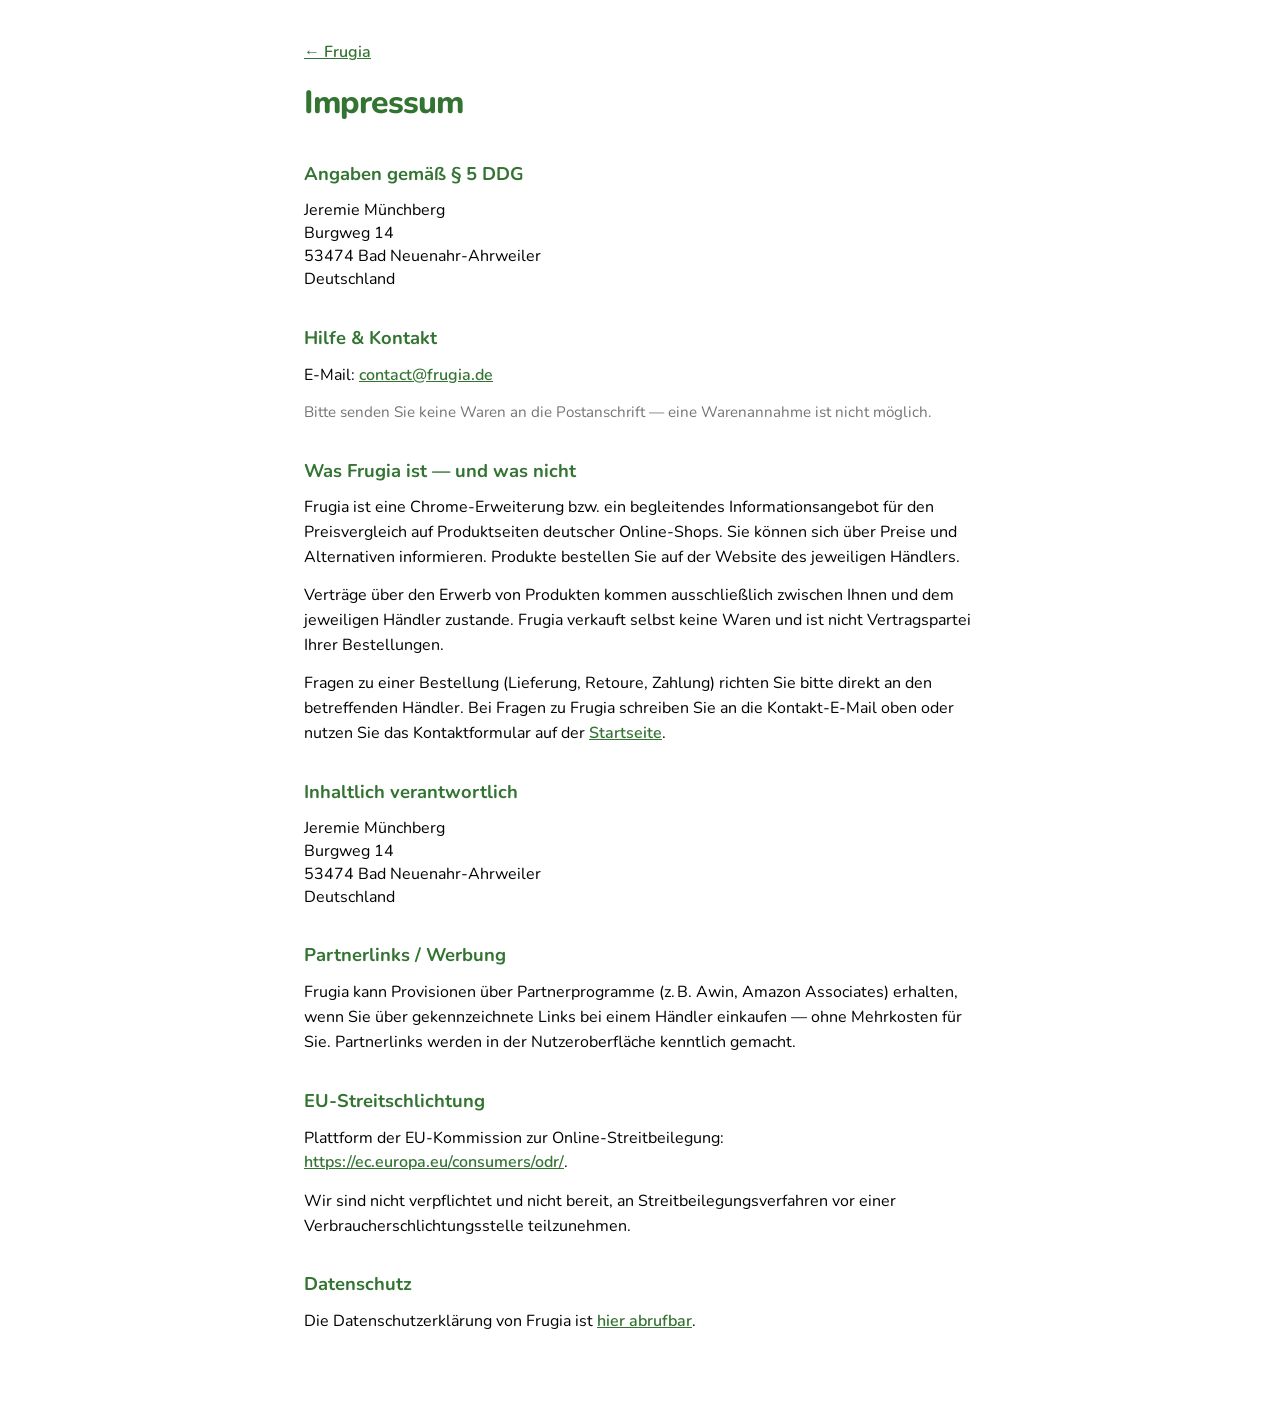
==== impressum.html @ 88814590 "Deploy contact@frugia.de on Pages." ====
<!DOCTYPE html>
<html lang="de">
  <head>
    <meta charset="utf-8" />
    <meta name="viewport" content="width=device-width, initial-scale=1" />
    <link rel="icon" href="./frugia-fresh.svg" type="image/svg+xml" />
    <title>Impressum — Frugia</title>
    <link rel="preconnect" href="https://fonts.googleapis.com" />
    <link rel="preconnect" href="https://fonts.gstatic.com" crossorigin />
    <link
      href="https://fonts.googleapis.com/css2?family=Fraunces:opsz,wght@9..144,600&family=Nunito:wght@400;600;700&display=swap"
      rel="stylesheet"
    />
    <style>
      :root {
        --ink: #000000;
        --berry: #347433;
        --berry-deep: #347433;
        --paper: #FFFFFF;
        --muted: rgba(0, 0, 0, 0.55);
      }
      body {
        margin: 0;
        font-family: Nunito, 'Segoe UI', sans-serif;
        color: var(--ink);
        background: var(--paper);
        line-height: 1.55;
      }
      main {
        max-width: 42rem;
        margin: 0 auto;
        padding: 2.5rem 1.25rem 4rem;
      }
      h1 {
        font-family: Nunito, 'Segoe UI', sans-serif;
        font-weight: 800;
        font-size: 2rem;
        letter-spacing: -0.03em;
        margin: 0 0 1.5rem;
        color: var(--berry-deep);
      }
      h2 {
        font-family: Nunito, 'Segoe UI', sans-serif;
        font-weight: 700;
        font-size: 1.15rem;
        margin: 2rem 0 0.65rem;
        color: var(--berry-deep);
      }
      p,
      li {
        margin: 0 0 0.85rem;
      }
      .identity {
        margin: 0 0 0.25rem;
        line-height: 1.45;
      }
      a {
        color: var(--berry-deep);
        font-weight: 600;
      }
      .muted {
        color: var(--muted);
        font-size: 0.95rem;
      }
      ul {
        margin: 0 0 0.85rem;
        padding-left: 1.2rem;
      }
    </style>
  </head>
  <body>
    <main>
      <p><a href="./index.html">← Frugia</a></p>
      <h1>Impressum</h1>

      <h2>Angaben gemäß § 5 DDG</h2>
      <p class="identity">
        Jeremie Münchberg<br />
        Burgweg 14<br />
        53474 Bad Neuenahr-Ahrweiler<br />
        Deutschland
      </p>

      <h2>Hilfe &amp; Kontakt</h2>
      <p>
        E-Mail:
        <a href="mailto:contact@frugia.de">contact@frugia.de</a>
      </p>
      <p class="muted">
        Bitte senden Sie keine Waren an die Postanschrift — eine Warenannahme
        ist nicht möglich.
      </p>

      <h2>Was Frugia ist — und was nicht</h2>
      <p>
        Frugia ist eine Chrome-Erweiterung bzw. ein begleitendes Informationsangebot
        für den Preisvergleich auf Produktseiten deutscher Online-Shops. Sie
        können sich über Preise und Alternativen informieren. Produkte bestellen
        Sie auf der Website des jeweiligen Händlers.
      </p>
      <p>
        Verträge über den Erwerb von Produkten kommen ausschließlich zwischen
        Ihnen und dem jeweiligen Händler zustande. Frugia verkauft selbst keine
        Waren und ist nicht Vertragspartei Ihrer Bestellungen.
      </p>
      <p>
        Fragen zu einer Bestellung (Lieferung, Retoure, Zahlung) richten Sie
        bitte direkt an den betreffenden Händler. Bei Fragen zu Frugia schreiben
        Sie an die Kontakt-E-Mail oben oder nutzen Sie das Kontaktformular auf
        der <a href="./index.html">Startseite</a>.
      </p>

      <h2>Inhaltlich verantwortlich</h2>
      <p class="identity">
        Jeremie Münchberg<br />
        Burgweg 14<br />
        53474 Bad Neuenahr-Ahrweiler<br />
        Deutschland
      </p>

      <h2>Partnerlinks / Werbung</h2>
      <p>
        Frugia kann Provisionen über Partnerprogramme (z. B. Awin, Amazon
        Associates) erhalten, wenn Sie über gekennzeichnete Links bei einem
        Händler einkaufen — ohne Mehrkosten für Sie. Partnerlinks werden in der
        Nutzeroberfläche kenntlich gemacht.
      </p>

      <h2>EU-Streitschlichtung</h2>
      <p>
        Plattform der EU-Kommission zur Online-Streitbeilegung:
        <a href="https://ec.europa.eu/consumers/odr/" rel="noopener noreferrer"
          >https://ec.europa.eu/consumers/odr/</a
        >.
      </p>
      <p>
        Wir sind nicht verpflichtet und nicht bereit, an
        Streitbeilegungsverfahren vor einer Verbraucherschlichtungsstelle
        teilzunehmen.
      </p>

      <h2>Datenschutz</h2>
      <p>
        Die Datenschutzerklärung von Frugia ist
        <a href="./privacy.html">hier abrufbar</a>.
      </p>
    </main>
  </body>
</html>
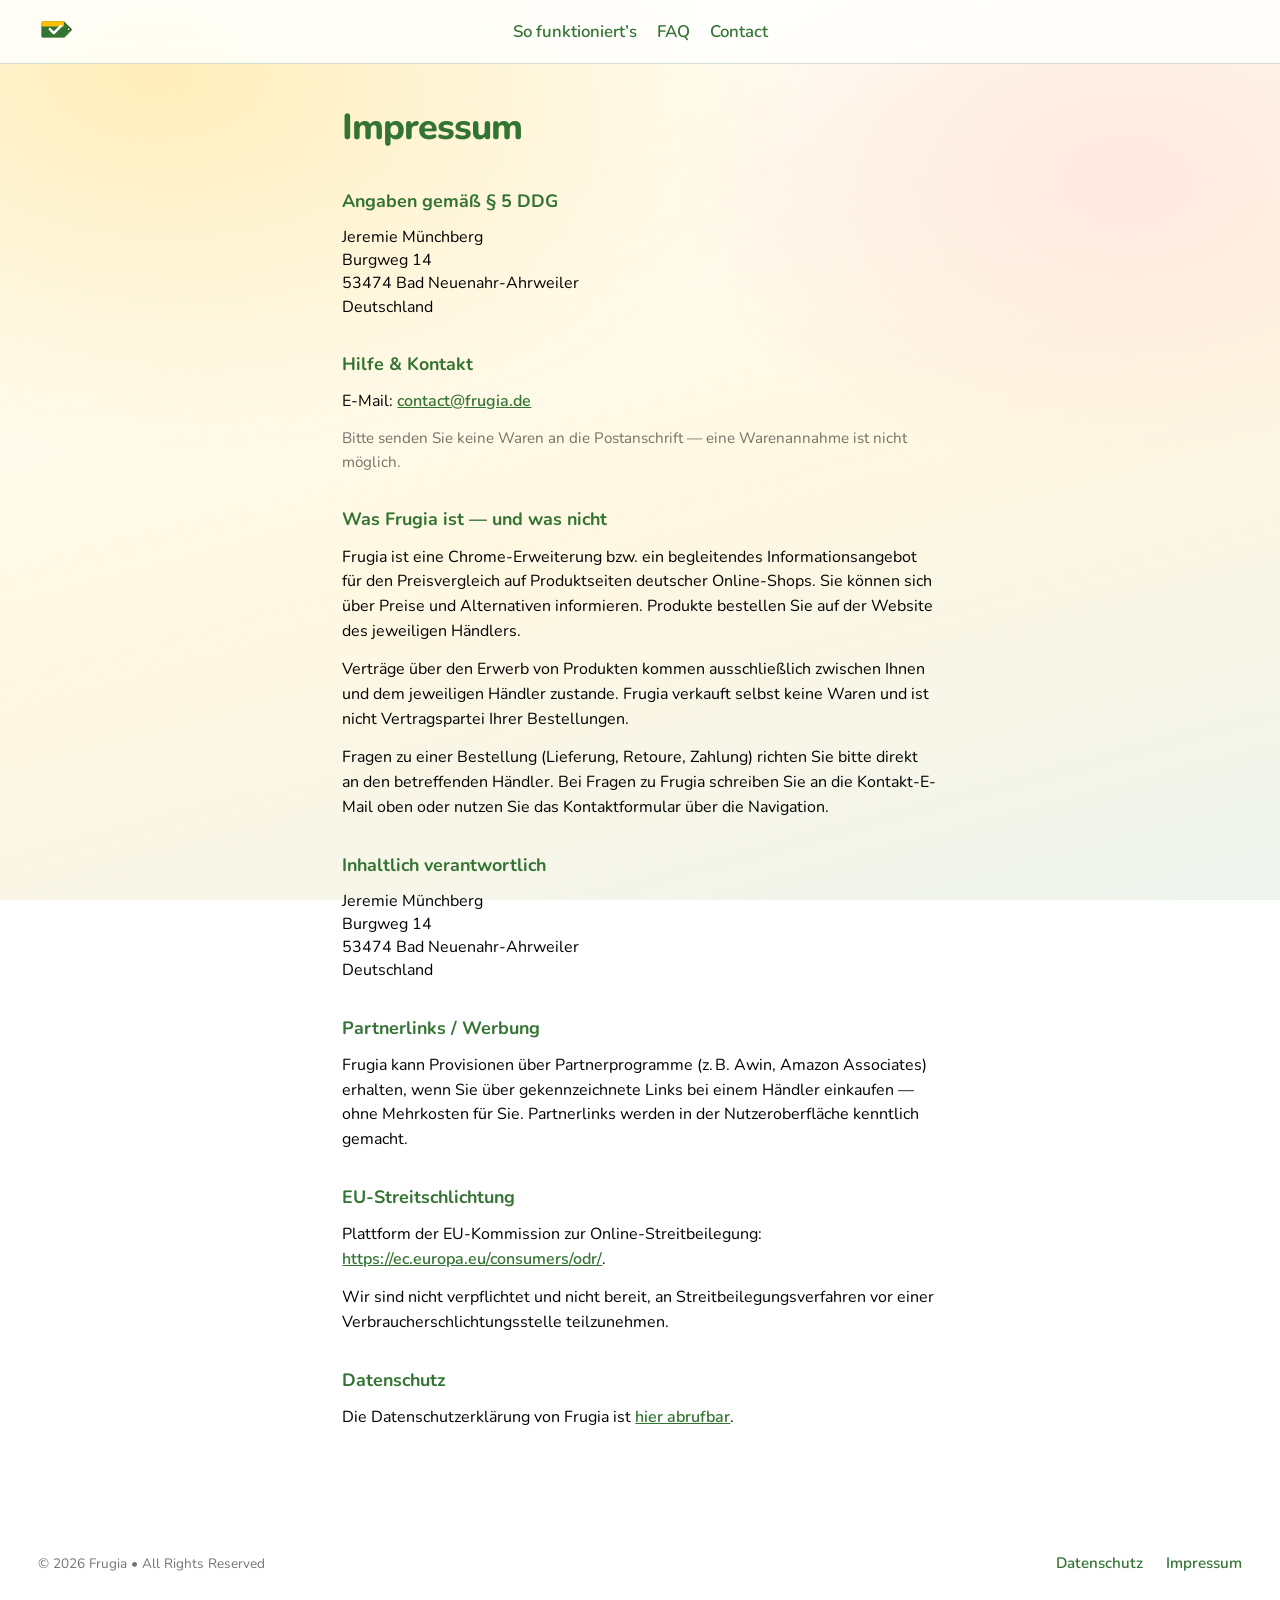
==== commit e4ad4726: "Deploy legal pages with site chrome." ====
--- a/impressum.html
+++ b/impressum.html
@@ -1,149 +1,24 @@
-<!DOCTYPE html>
-<html lang="de">
-  <head>
-    <meta charset="utf-8" />
-    <meta name="viewport" content="width=device-width, initial-scale=1" />
-    <link rel="icon" href="./frugia-fresh.svg" type="image/svg+xml" />
-    <title>Impressum — Frugia</title>
-    <link rel="preconnect" href="https://fonts.googleapis.com" />
-    <link rel="preconnect" href="https://fonts.gstatic.com" crossorigin />
-    <link
-      href="https://fonts.googleapis.com/css2?family=Fraunces:opsz,wght@9..144,600&family=Nunito:wght@400;600;700&display=swap"
-      rel="stylesheet"
-    />
-    <style>
-      :root {
-        --ink: #000000;
-        --berry: #347433;
-        --berry-deep: #347433;
-        --paper: #FFFFFF;
-        --muted: rgba(0, 0, 0, 0.55);
-      }
-      body {
-        margin: 0;
-        font-family: Nunito, 'Segoe UI', sans-serif;
-        color: var(--ink);
-        background: var(--paper);
-        line-height: 1.55;
-      }
-      main {
-        max-width: 42rem;
-        margin: 0 auto;
-        padding: 2.5rem 1.25rem 4rem;
-      }
-      h1 {
-        font-family: Nunito, 'Segoe UI', sans-serif;
-        font-weight: 800;
-        font-size: 2rem;
-        letter-spacing: -0.03em;
-        margin: 0 0 1.5rem;
-        color: var(--berry-deep);
-      }
-      h2 {
-        font-family: Nunito, 'Segoe UI', sans-serif;
-        font-weight: 700;
-        font-size: 1.15rem;
-        margin: 2rem 0 0.65rem;
-        color: var(--berry-deep);
-      }
-      p,
-      li {
-        margin: 0 0 0.85rem;
-      }
-      .identity {
-        margin: 0 0 0.25rem;
-        line-height: 1.45;
-      }
-      a {
-        color: var(--berry-deep);
-        font-weight: 600;
-      }
-      .muted {
-        color: var(--muted);
-        font-size: 0.95rem;
-      }
-      ul {
-        margin: 0 0 0.85rem;
-        padding-left: 1.2rem;
-      }
-    </style>
-  </head>
-  <body>
-    <main>
-      <p><a href="./index.html">← Frugia</a></p>
-      <h1>Impressum</h1>
-
-      <h2>Angaben gemäß § 5 DDG</h2>
-      <p class="identity">
-        Jeremie Münchberg<br />
-        Burgweg 14<br />
-        53474 Bad Neuenahr-Ahrweiler<br />
-        Deutschland
-      </p>
-
-      <h2>Hilfe &amp; Kontakt</h2>
-      <p>
-        E-Mail:
-        <a href="mailto:contact@frugia.de">contact@frugia.de</a>
-      </p>
-      <p class="muted">
-        Bitte senden Sie keine Waren an die Postanschrift — eine Warenannahme
-        ist nicht möglich.
-      </p>
-
-      <h2>Was Frugia ist — und was nicht</h2>
-      <p>
-        Frugia ist eine Chrome-Erweiterung bzw. ein begleitendes Informationsangebot
-        für den Preisvergleich auf Produktseiten deutscher Online-Shops. Sie
-        können sich über Preise und Alternativen informieren. Produkte bestellen
-        Sie auf der Website des jeweiligen Händlers.
-      </p>
-      <p>
-        Verträge über den Erwerb von Produkten kommen ausschließlich zwischen
-        Ihnen und dem jeweiligen Händler zustande. Frugia verkauft selbst keine
-        Waren und ist nicht Vertragspartei Ihrer Bestellungen.
-      </p>
-      <p>
-        Fragen zu einer Bestellung (Lieferung, Retoure, Zahlung) richten Sie
-        bitte direkt an den betreffenden Händler. Bei Fragen zu Frugia schreiben
-        Sie an die Kontakt-E-Mail oben oder nutzen Sie das Kontaktformular auf
-        der <a href="./index.html">Startseite</a>.
-      </p>
-
-      <h2>Inhaltlich verantwortlich</h2>
-      <p class="identity">
-        Jeremie Münchberg<br />
-        Burgweg 14<br />
-        53474 Bad Neuenahr-Ahrweiler<br />
-        Deutschland
-      </p>
-
-      <h2>Partnerlinks / Werbung</h2>
-      <p>
-        Frugia kann Provisionen über Partnerprogramme (z. B. Awin, Amazon
-        Associates) erhalten, wenn Sie über gekennzeichnete Links bei einem
-        Händler einkaufen — ohne Mehrkosten für Sie. Partnerlinks werden in der
-        Nutzeroberfläche kenntlich gemacht.
-      </p>
-
-      <h2>EU-Streitschlichtung</h2>
-      <p>
-        Plattform der EU-Kommission zur Online-Streitbeilegung:
-        <a href="https://ec.europa.eu/consumers/odr/" rel="noopener noreferrer"
-          >https://ec.europa.eu/consumers/odr/</a
-        >.
-      </p>
-      <p>
-        Wir sind nicht verpflichtet und nicht bereit, an
-        Streitbeilegungsverfahren vor einer Verbraucherschlichtungsstelle
-        teilzunehmen.
-      </p>
-
-      <h2>Datenschutz</h2>
-      <p>
-        Die Datenschutzerklärung von Frugia ist
-        <a href="./privacy.html">hier abrufbar</a>.
-      </p>
-    </main>
-  </body>
-</html>
+<!DOCTYPE html>
+<html lang="de">
+  <head>
+    <meta charset="utf-8" />
+    <meta name="viewport" content="width=device-width, initial-scale=1" />
+    <link rel="icon" href="./frugia-fresh.svg" type="image/svg+xml" />
+    <title>Impressum — Frugia</title>
+    <meta name="description" content="Impressum und Anbieterkennzeichnung von Frugia." />
+    <link rel="preconnect" href="https://fonts.googleapis.com" />
+    <link rel="preconnect" href="https://fonts.gstatic.com" crossorigin />
+    <link
+      href="https://fonts.googleapis.com/css2?family=Fraunces:opsz,wght@9..144,600;9..144,700&family=Nunito:wght@400;600;700;800&display=swap"
+      rel="stylesheet"
+    />
+    <script type="module" crossorigin src="./assets/impressum-JEbCmSjQ.js"></script>
+    <link rel="modulepreload" crossorigin href="./assets/styles-BSdiBL3m.js">
+    <link rel="modulepreload" crossorigin href="./assets/LegalShell-6bsQNicl.js">
+    <link rel="stylesheet" crossorigin href="./assets/styles-DP9Eh-c7.css">
+  </head>
+  <body>
+    <div id="root"></div>+
+  </body>
+</html>
--- a/assets/styles-DP9Eh-c7.css
+++ b/assets/styles-DP9Eh-c7.css
@@ -0,0 +1 @@
+:root{--green: #347433;--yellow: #FFC107;--orange: #FF6F3C;--red: #B22222;--ink: #000000;--paper: #FFFFFF;--berry: #347433;--berry-bright: #FFC107;--berry-deep: #347433;--accent-warm: #FF6F3C;--accent-hot: #B22222;--mist: color-mix(in srgb, #347433 22%, #FFFFFF);--text-muted: rgba(0, 0, 0, .55);--surface: rgba(255, 255, 255, .72);--phi: 1.618;--phi-major: 61.8%;--phi-minor: 38.2%;--nav-h: 4rem;--control-h: 2.65rem}*{box-sizing:border-box}html,body{margin:0;height:100%}body{font-family:Nunito,Segoe UI,sans-serif;color:var(--ink);background:radial-gradient(1200px 700px at 12% 8%,color-mix(in srgb,#FFC107 28%,#FFFFFF) 0%,transparent 55%),radial-gradient(900px 600px at 88% 20%,color-mix(in srgb,#FF6F3C 16%,#FFFFFF) 0%,transparent 50%),linear-gradient(165deg,#fff,color-mix(in srgb,#FFC107 12%,#FFFFFF) 55%,color-mix(in srgb,#347433 8%,#FFFFFF));background-attachment:fixed;overflow-x:clip;display:grid;grid-template-rows:var(--nav-h) auto;min-height:100dvh;height:auto}.topnav{position:sticky;top:0;display:grid;grid-template-columns:1fr auto 1fr;align-items:center;height:var(--nav-h);padding:0 clamp(1.25rem,3vw,2.5rem);border-bottom:1px solid color-mix(in srgb,#347433 22%,transparent);background:#ffffffd1;-webkit-backdrop-filter:blur(12px);backdrop-filter:blur(12px);z-index:20}.topnav-home{justify-self:start;display:inline-flex;align-items:center;line-height:0}.topnav-home img{width:2.25rem;height:2.25rem;display:block}.topnav-home:hover{opacity:.85}.topnav-links{display:flex;align-items:center;justify-content:center;gap:1.25rem}.topnav a,.topnav button.nav-link{color:var(--berry-deep);font-weight:600;font-size:1.05rem;text-decoration:none;background:none;border:0;padding:0;cursor:pointer;font-family:inherit}.topnav-links a:hover,.topnav button.nav-link:hover{text-decoration:underline;text-underline-offset:3px}.page{min-height:calc(100dvh - var(--nav-h))}.landing{display:grid;grid-template-columns:minmax(0,1.618fr) minmax(0,1fr);column-gap:clamp(1rem,3vw,2.5rem);row-gap:clamp(1.75rem,4vw,3rem);padding:clamp(1.25rem,3vw,2.5rem);padding-bottom:clamp(2.5rem,6vw,4rem);align-items:start}.stage{display:contents}.pitch{grid-column:1;max-width:none;padding-inline:clamp(.25rem,2vw,1.5rem);animation:rise .7s ease-out both;align-self:center;min-height:calc(100dvh - var(--nav-h) - 4rem);display:flex;flex-direction:column;justify-content:center}.demo{grid-column:2;min-width:0;animation:rise .7s ease-out .12s both;align-self:center}.brand{display:flex;align-items:center;gap:.85rem;margin:0 0 1.1rem}.brand img{width:clamp(3rem,6vw,4rem);height:auto;flex-shrink:0;filter:drop-shadow(0 8px 18px color-mix(in srgb,#347433 28%,transparent))}.brand h1{font-family:Nunito,Segoe UI,sans-serif;font-weight:800;font-size:clamp(3rem,7vw,4.75rem);line-height:.92;letter-spacing:-.04em;margin:0;color:var(--berry-deep)}.headline{font-family:Fraunces,Georgia,serif;font-size:clamp(1.45rem,2.6vw,2rem);line-height:1.2;letter-spacing:-.02em;margin:0 0 .85rem;font-weight:600}.lead{margin:0 0 1.35rem;font-size:clamp(1.05rem,1.6vw,1.2rem);line-height:1.5;color:var(--text-muted)}.cta-row{display:flex;flex-wrap:wrap;align-items:flex-start;gap:.75rem .85rem}.cta{display:inline-flex;align-items:center;justify-content:center;height:var(--control-h);padding:0 1.15rem;background:linear-gradient(135deg,var(--berry-bright),var(--berry));color:#000;font-weight:600;font-size:.98rem;border-radius:999px;box-shadow:0 10px 28px color-mix(in srgb,#347433 28%,transparent);white-space:nowrap;line-height:1}.waitlist{display:flex;flex-direction:column;align-items:stretch;gap:.35rem;flex:1 1 14rem;min-width:min(100%,14rem)}.waitlist-fields{display:flex;align-items:center;gap:.45rem;height:var(--control-h)}.waitlist input[type=email]{flex:1 1 auto;min-width:0;height:100%;padding:0 .9rem;border:1px solid var(--mist);border-radius:.65rem;background:#ffffffb8;color:var(--ink);font:inherit;font-size:.95rem}.waitlist input[type=email]::placeholder{color:#00000073}.waitlist input[type=email]:focus{outline:2px solid var(--berry);outline-offset:1px;border-color:var(--berry)}.waitlist button{height:100%;padding:0 1rem;border:0;border-radius:.65rem;background:var(--berry-deep);color:#fff;font:inherit;font-weight:600;font-size:.95rem;cursor:pointer;white-space:nowrap}.waitlist button:hover{background:var(--berry)}.waitlist button:disabled{opacity:.65;cursor:wait}.waitlist-status{margin:0;font-size:.88rem;line-height:1.35;color:var(--text-muted);min-height:1.2em}.waitlist-optin{display:flex;align-items:flex-start;gap:.5rem;margin:.55rem 0 0;font-size:.82rem;line-height:1.35;color:var(--text-muted);cursor:pointer}.waitlist-optin input{margin-top:.15rem;flex:0 0 auto}.waitlist-optin a,.waitlist-status.is-ok{color:var(--berry-deep);font-weight:600}.waitlist-status.is-err{color:var(--accent-hot)}.sr-only{position:absolute;width:1px;height:1px;padding:0;margin:-1px;overflow:hidden;clip:rect(0,0,0,0);white-space:nowrap;border:0}.contact-dialog{border:0;border-radius:1rem;padding:0;width:min(26rem,calc(100vw - 2rem));background:#fff;color:var(--ink);box-shadow:0 24px 64px #00000038}.contact-dialog::backdrop{background:#0000006b;-webkit-backdrop-filter:blur(3px);backdrop-filter:blur(3px)}.contact-panel{padding:1.35rem 1.4rem 1.5rem}.contact-panel header{display:flex;align-items:flex-start;justify-content:space-between;gap:1rem;margin-bottom:1rem}.contact-panel h2{font-family:Fraunces,Georgia,serif;font-size:1.45rem;margin:0;color:var(--berry-deep)}.contact-close{border:0;background:transparent;color:var(--text-muted);font-size:1.35rem;line-height:1;cursor:pointer;padding:.15rem}.contact-close:hover{color:var(--ink)}.contact-form{display:grid;gap:.75rem}.contact-form label{display:grid;gap:.3rem;font-size:.9rem;font-weight:600;color:var(--berry-deep)}.contact-form input,.contact-form textarea{width:100%;border:1px solid var(--mist);border-radius:.65rem;background:#ffffffd9;color:var(--ink);font:inherit;font-weight:400;padding:.65rem .8rem}.contact-form textarea{min-height:7rem;resize:vertical}.contact-form input:focus,.contact-form textarea:focus{outline:2px solid var(--berry);outline-offset:1px;border-color:var(--berry)}.contact-actions{display:flex;align-items:center;gap:.75rem;margin-top:.25rem}.waitlist-success-body{margin:0 0 1.15rem;font-size:1.02rem;line-height:1.45;color:var(--text-muted)}.contact-actions button[type=submit],.waitlist-success-dialog .contact-actions button{height:var(--control-h);padding:0 1.1rem;border:0;border-radius:.65rem;background:var(--berry-deep);color:#fff;font:inherit;font-weight:600;cursor:pointer}.contact-actions button[type=submit]:hover,.waitlist-success-dialog .contact-actions button:hover{background:var(--berry)}.contact-actions button[type=submit]:disabled{opacity:.65;cursor:wait}.contact-status{margin:0;font-size:.88rem;color:var(--text-muted)}.contact-status.is-ok{color:var(--berry-deep);font-weight:600}.contact-status.is-err{color:var(--accent-hot)}.demo-frame{position:relative;width:100%;aspect-ratio:16 / 10;max-height:min(62dvh,520px);margin-inline:auto;border-radius:1.1rem;overflow:hidden;background:radial-gradient(circle at 30% 20%,color-mix(in srgb,#FFC107 40%,transparent),transparent 55%),linear-gradient(145deg,#000,#347433 55%,color-mix(in srgb,#347433 75%,#FFC107 25%));box-shadow:0 24px 60px #00000038,inset 0 0 0 1px #ffffff1f}.demo-frame video{display:block;width:100%;height:100%;object-fit:cover;background:transparent}.demo-fallback{position:absolute;inset:0;display:grid;place-items:center;padding:1.5rem;text-align:center;color:#fff;pointer-events:none;opacity:0;transition:opacity .25s ease}.demo-frame.is-empty .demo-fallback{opacity:1}.demo-fallback img{width:min(7.5rem,36%);height:auto;margin-bottom:.85rem;filter:drop-shadow(0 10px 20px rgba(0,0,0,.25));animation:floaty 3.2s ease-in-out infinite}.demo-fallback p{margin:0;font-size:.95rem;line-height:1.4;max-width:16rem;color:#ffffffe6}.demo-disclaimer{margin:.75rem auto 0;max-width:36rem;font-size:.78rem;line-height:1.4;color:var(--text-muted);text-align:center}.rail{display:flex;align-items:center;justify-content:space-between;gap:1rem;min-height:8rem;padding:2rem clamp(1.25rem,3vw,2.5rem);border-top:0;background:transparent;animation:rise .6s ease-out .2s both}.legal-page{width:min(42rem,100%);margin:0 auto;padding:2.25rem clamp(1.25rem,3vw,2.5rem) 3.5rem;line-height:1.55}.legal-page h1{font-family:Nunito,Segoe UI,sans-serif;font-weight:800;font-size:clamp(1.85rem,4vw,2.25rem);letter-spacing:-.03em;margin:0 0 1.35rem;color:var(--berry-deep)}.legal-page h2{font-family:Nunito,Segoe UI,sans-serif;font-weight:700;font-size:1.12rem;margin:2rem 0 .65rem;color:var(--berry-deep)}.legal-page p,.legal-page li{margin:0 0 .85rem}.legal-page .identity{margin:0 0 .25rem;line-height:1.45}.legal-page a{color:var(--berry-deep);font-weight:600}.legal-page .muted{color:var(--text-muted);font-size:.95rem}.legal-page ul{margin:0 0 .85rem;padding-left:1.2rem}.legal-page code{font-size:.92em}.rail-links{display:flex;flex-wrap:wrap;gap:.85rem 1.4rem}.rail a{color:var(--berry-deep);text-decoration:none;font-weight:600;font-size:.95rem}.rail a:hover{text-decoration:underline;text-underline-offset:3px}.copyright{margin:0;color:var(--text-muted);font-size:.85rem;white-space:nowrap}#waitlist{scroll-margin-top:calc(var(--nav-h) + 1rem)}.how{scroll-margin-top:var(--nav-h)}.how-track{height:300vh}.how-pin{position:sticky;top:var(--nav-h);height:calc(100dvh - var(--nav-h));display:grid;grid-template-columns:minmax(0,1.618fr) minmax(0,1fr);column-gap:clamp(1rem,3vw,2.5rem);align-items:center;padding:clamp(1.25rem,3vw,2.5rem);overflow:hidden}.how-copy{min-width:0;padding-inline:clamp(.25rem,2vw,1.5rem);max-height:100%;overflow:auto}.how h2{font-family:Fraunces,Georgia,serif;font-size:clamp(1.85rem,3.4vw,2.55rem);line-height:1.15;letter-spacing:-.02em;margin:0 0 .65rem;color:var(--ink)}.how-lead{margin:0 0 1.75rem;font-size:clamp(1.02rem,1.5vw,1.15rem);line-height:1.5;color:var(--text-muted);max-width:28rem}.how-steps{list-style:none;margin:0;padding:0;position:relative}.how-steps:before{content:"";position:absolute;left:.95rem;top:.55rem;bottom:.55rem;width:2px;border-radius:999px;background:linear-gradient(180deg,var(--yellow) 0%,var(--orange) 55%,var(--green) 100%);opacity:.85}.how-step{display:grid;grid-template-columns:2.1rem 1fr;gap:1rem;align-items:start;padding:1.1rem 0 1.5rem;opacity:.38;transition:opacity .35s ease}.how-step:last-child{padding-bottom:1rem}.how-step.is-active{opacity:1}.how-step-num{width:2rem;height:2rem;border-radius:50%;background:var(--ink);color:#fff;font-weight:700;font-size:.92rem;display:grid;place-items:center;position:relative;z-index:1;box-shadow:0 0 0 4px color-mix(in srgb,#FFFFFF 88%,transparent);transition:background .3s ease,transform .3s ease}.how-step.is-active .how-step-num{background:var(--berry-deep);transform:scale(1.06)}.how-step-body h3{margin:.15rem 0 .45rem;font-size:clamp(1.12rem,1.8vw,1.35rem);font-weight:700;letter-spacing:-.01em;color:var(--ink)}.how-step-body p{margin:0;font-size:1rem;line-height:1.55;color:var(--text-muted);max-width:28rem}.how-cta{display:inline-flex;align-items:center;justify-content:center;margin-top:.5rem;height:var(--control-h);padding:0 1.35rem;border-radius:999px;background:var(--ink);color:#fff;font-weight:600;font-size:.98rem;text-decoration:none;box-shadow:0 10px 28px #0000002e;transition:background .2s ease,transform .2s ease}.how-cta:hover{background:var(--berry-deep);transform:translateY(-1px)}.how-visual{justify-self:center;align-self:center;width:100%;max-width:min(100%,34rem)}.how-visual-sticky{position:relative;aspect-ratio:1 / 1;width:100%;max-height:min(62dvh,32rem);margin-inline:auto}.how-panel{position:absolute;inset:0;border-radius:1.6rem;overflow:visible;opacity:0;transform:scale(.97);pointer-events:none;transition:opacity .45s ease,transform .45s ease}.how-panel.is-active{opacity:1;transform:scale(1);pointer-events:auto;z-index:1}.how-panel-frame{position:absolute;inset:0;border-radius:inherit;overflow:hidden;box-shadow:0 24px 60px #00000029,inset 0 0 0 1px #ffffff59}.how-panel--shop .how-panel-frame{background:radial-gradient(circle at 78% 18%,color-mix(in srgb,#FFC107 45%,transparent),transparent 42%),linear-gradient(155deg,#fff,color-mix(in srgb,#FFC107 18%,#FFFFFF) 45%,color-mix(in srgb,#347433 22%,#FFFFFF))}.how-panel--click .how-panel-frame{background:radial-gradient(circle at 22% 80%,color-mix(in srgb,#FF6F3C 28%,transparent),transparent 45%),linear-gradient(145deg,color-mix(in srgb,#347433 12%,#FFFFFF),#fff 40%,color-mix(in srgb,#FFC107 22%,#FFFFFF))}.how-panel--deal .how-panel-frame{background:radial-gradient(circle at 70% 70%,color-mix(in srgb,#347433 35%,transparent),transparent 50%),linear-gradient(160deg,color-mix(in srgb,#FFC107 30%,#FFFFFF),#fff 38%,color-mix(in srgb,#FF6F3C 18%,#FFFFFF))}.how-panel-mascot{position:absolute;width:min(42%,10.5rem);height:auto;right:-4%;bottom:-6%;filter:drop-shadow(0 14px 22px rgba(0,0,0,.18));z-index:2;animation:floaty 3.4s ease-in-out infinite}.how-panel.is-active .how-panel-mascot{animation-play-state:running}.how-panel:not(.is-active) .how-panel-mascot{animation-play-state:paused}.how-ui{position:absolute;inset:12% 10% 18%;display:flex;flex-direction:column;gap:.85rem}.how-ui-bar{display:flex;gap:.35rem;padding:.55rem .7rem;border-radius:.75rem .75rem 0 0;background:#ffffffb8;box-shadow:0 8px 24px #0000000f}.how-ui-bar span{width:.55rem;height:.55rem;border-radius:50%;background:color-mix(in srgb,#000000 18%,transparent)}.how-ui-bar span:nth-child(1){background:var(--red);opacity:.75}.how-ui-bar span:nth-child(2){background:var(--yellow)}.how-ui-bar span:nth-child(3){background:var(--green);opacity:.85}.how-ui-product{flex:1;min-height:5rem;border-radius:0 0 .85rem .85rem;background:linear-gradient(135deg,color-mix(in srgb,#347433 18%,#FFFFFF),color-mix(in srgb,#FFC107 25%,#FFFFFF));box-shadow:0 10px 28px #00000014}.how-ui-lines{display:grid;gap:.45rem;padding:0 .15rem}.how-ui-lines span{display:block;height:.55rem;border-radius:999px;background:color-mix(in srgb,#000000 12%,transparent);width:78%}.how-ui-lines span:nth-child(2){width:62%}.how-ui-lines span.short{width:42%}.how-ui-fab{position:absolute;right:.35rem;bottom:.35rem;padding:.45rem .85rem;border-radius:999px;background:linear-gradient(135deg,var(--yellow),var(--green));color:#000;font-weight:700;font-size:.82rem;box-shadow:0 8px 20px color-mix(in srgb,#347433 30%,transparent)}.how-ui--click{align-items:center;justify-content:center;inset:18% 12%}.how-ui--click .how-ui-bar{width:100%;margin-bottom:auto}.how-ui-btn{border:0;padding:.85rem 1.6rem;border-radius:999px;background:var(--berry-deep);color:#fff;font:inherit;font-weight:700;font-size:1.15rem;box-shadow:0 14px 32px color-mix(in srgb,#347433 35%,transparent);cursor:default;animation:how-pulse 2.2s ease-in-out infinite}.how-ui-hint{margin:0;font-size:.9rem;font-weight:600;color:var(--text-muted)}.how-ui--deal{inset:14% 12% 22%;justify-content:center;gap:1rem}.how-ui-score{display:flex;align-items:baseline;justify-content:space-between;gap:1rem;padding:1rem 1.15rem;border-radius:1rem;background:#ffffffd1;box-shadow:0 12px 28px #00000014}.how-ui-score strong{font-size:1.15rem;color:var(--berry-deep)}.how-ui-score span{font-family:Fraunces,Georgia,serif;font-size:1.85rem;font-weight:700;color:var(--orange);letter-spacing:-.03em}.how-ui-alts{list-style:none;margin:0;padding:0;display:grid;gap:.55rem}.how-ui-alts li{display:flex;justify-content:space-between;align-items:center;padding:.7rem .95rem;border-radius:.75rem;background:#ffffffc7;font-size:.92rem;font-weight:600;box-shadow:0 8px 18px #0000000d}.how-ui-alts em{font-style:normal;color:var(--berry-deep);font-weight:700}@keyframes how-pulse{0%,to{transform:scale(1)}50%{transform:scale(1.04)}}.faq{padding:clamp(2.5rem,6vw,4.5rem) clamp(1.25rem,3vw,2.5rem) clamp(3rem,7vw,5rem);border-top:0;background:transparent;scroll-margin-top:calc(var(--nav-h) + .75rem)}.faq-inner{width:min(44rem,100%);margin:0 auto}.faq h2{font-family:Fraunces,Georgia,serif;font-size:clamp(1.6rem,3vw,2.1rem);margin:0 0 1.25rem;color:var(--berry-deep);letter-spacing:-.02em}.faq-list{margin:0;padding:0;list-style:none;display:grid;gap:.35rem}.faq-list details{border-bottom:1px solid rgba(0,0,0,.12);padding:.15rem 0}.faq-list summary{list-style:none;cursor:pointer;font-weight:600;font-size:1.02rem;line-height:1.35;padding:.95rem 1.6rem .95rem 0;color:var(--ink);position:relative}.faq-list summary::-webkit-details-marker{display:none}.faq-list summary:after{content:"+";position:absolute;right:0;top:50%;transform:translateY(-50%);color:var(--berry);font-weight:600;font-size:1.25rem}.faq-list details[open] summary:after{content:"–"}.faq-list summary:hover{color:var(--berry-deep)}.faq-list p{margin:0 0 1rem;max-width:40rem;color:var(--text-muted);line-height:1.55;font-size:.98rem}@keyframes rise{0%{opacity:0;transform:translateY(14px)}to{opacity:1;transform:translateY(0)}}@keyframes floaty{0%,to{transform:translateY(0)}50%{transform:translateY(-8px)}}@media(max-width:860px){body{height:auto;min-height:100dvh;overflow-x:hidden}.page{min-height:calc(100dvh - var(--nav-h))}.landing{grid-template-columns:1fr;row-gap:1.5rem;padding-top:2rem;padding-bottom:1.25rem}.pitch{grid-column:1;order:1;min-height:auto;align-self:start}.demo{grid-column:1;order:2;align-self:start}.demo-frame{max-height:none;aspect-ratio:16 / 10}.how-pin{grid-template-columns:1fr;grid-template-rows:auto auto minmax(0,1fr) auto auto;row-gap:.55rem;padding-block:.85rem;padding-inline:clamp(1.25rem,3vw,2.5rem)}.how-copy{display:contents}.how-head{grid-row:1}.how-lead{margin-bottom:.35rem}.how-steps{display:contents}.how-steps:before{content:none}.how-step[data-step="1"]{grid-row:2}.how-visual{grid-row:3;width:min(100%,22rem);max-width:min(100%,22rem)}.how-visual-sticky{max-height:min(34dvh,14rem)}.how-step[data-step="2"]{grid-row:4}.how-step[data-step="3"]{grid-row:5}.how-step{padding:.45rem 0}.how-step:not(.is-active) .how-step-body p{display:none}.how-cta{display:none}.how-panel-mascot{width:min(36%,7.5rem);bottom:-8%}.rail{flex-direction:column;align-items:flex-start;justify-content:center;padding-block:1.25rem;min-height:8rem}.topnav-links{gap:.85rem}.topnav a,.topnav button.nav-link{font-size:.95rem}}#root{display:contents}
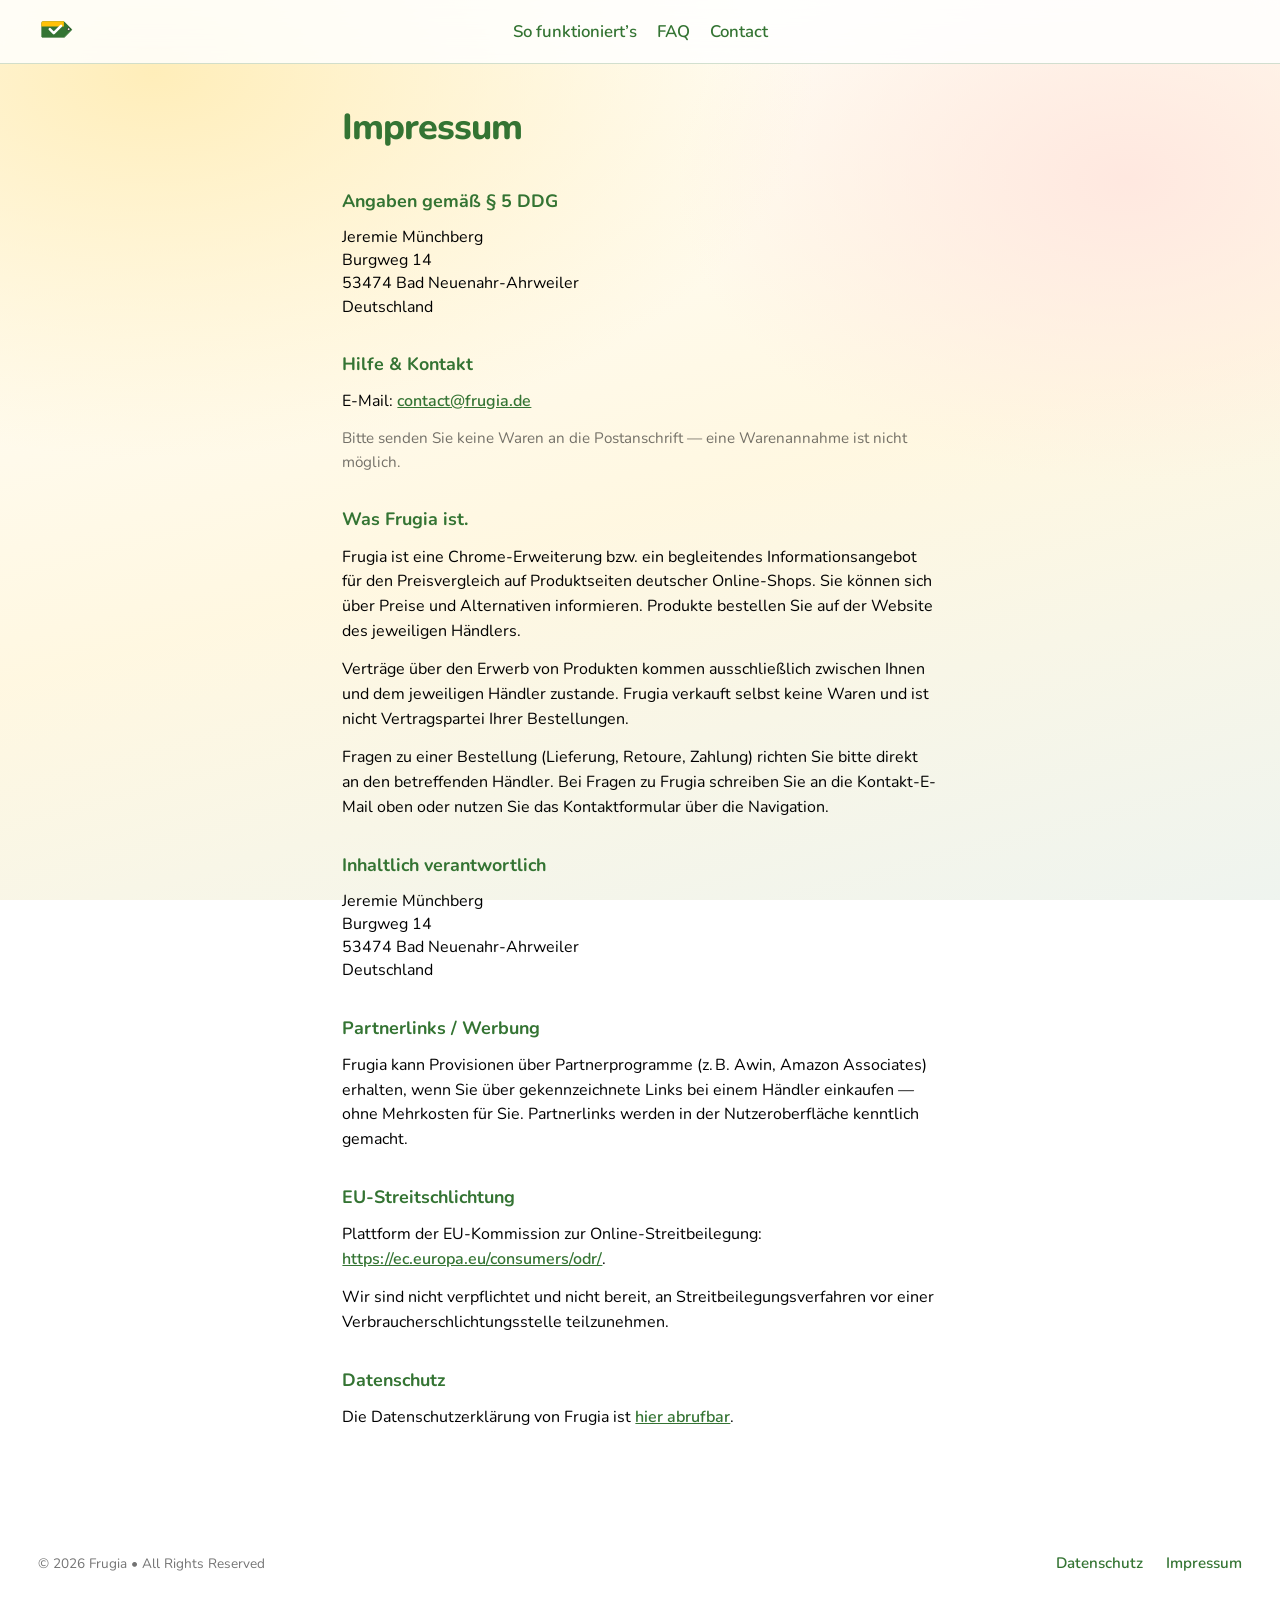
==== commit c6aea304: "Deploy sharpened Datenschutzerklärung." ====
--- a/impressum.html
+++ b/impressum.html
@@ -12,7 +12,7 @@
       href="https://fonts.googleapis.com/css2?family=Fraunces:opsz,wght@9..144,600;9..144,700&family=Nunito:wght@400;600;700;800&display=swap"
       rel="stylesheet"
     />
-    <script type="module" crossorigin src="./assets/impressum-JEbCmSjQ.js"></script>
+    <script type="module" crossorigin src="./assets/impressum-3-v1VgCL.js"></script>
     <link rel="modulepreload" crossorigin href="./assets/styles-BSdiBL3m.js">
     <link rel="modulepreload" crossorigin href="./assets/LegalShell-6bsQNicl.js">
     <link rel="stylesheet" crossorigin href="./assets/styles-DP9Eh-c7.css">
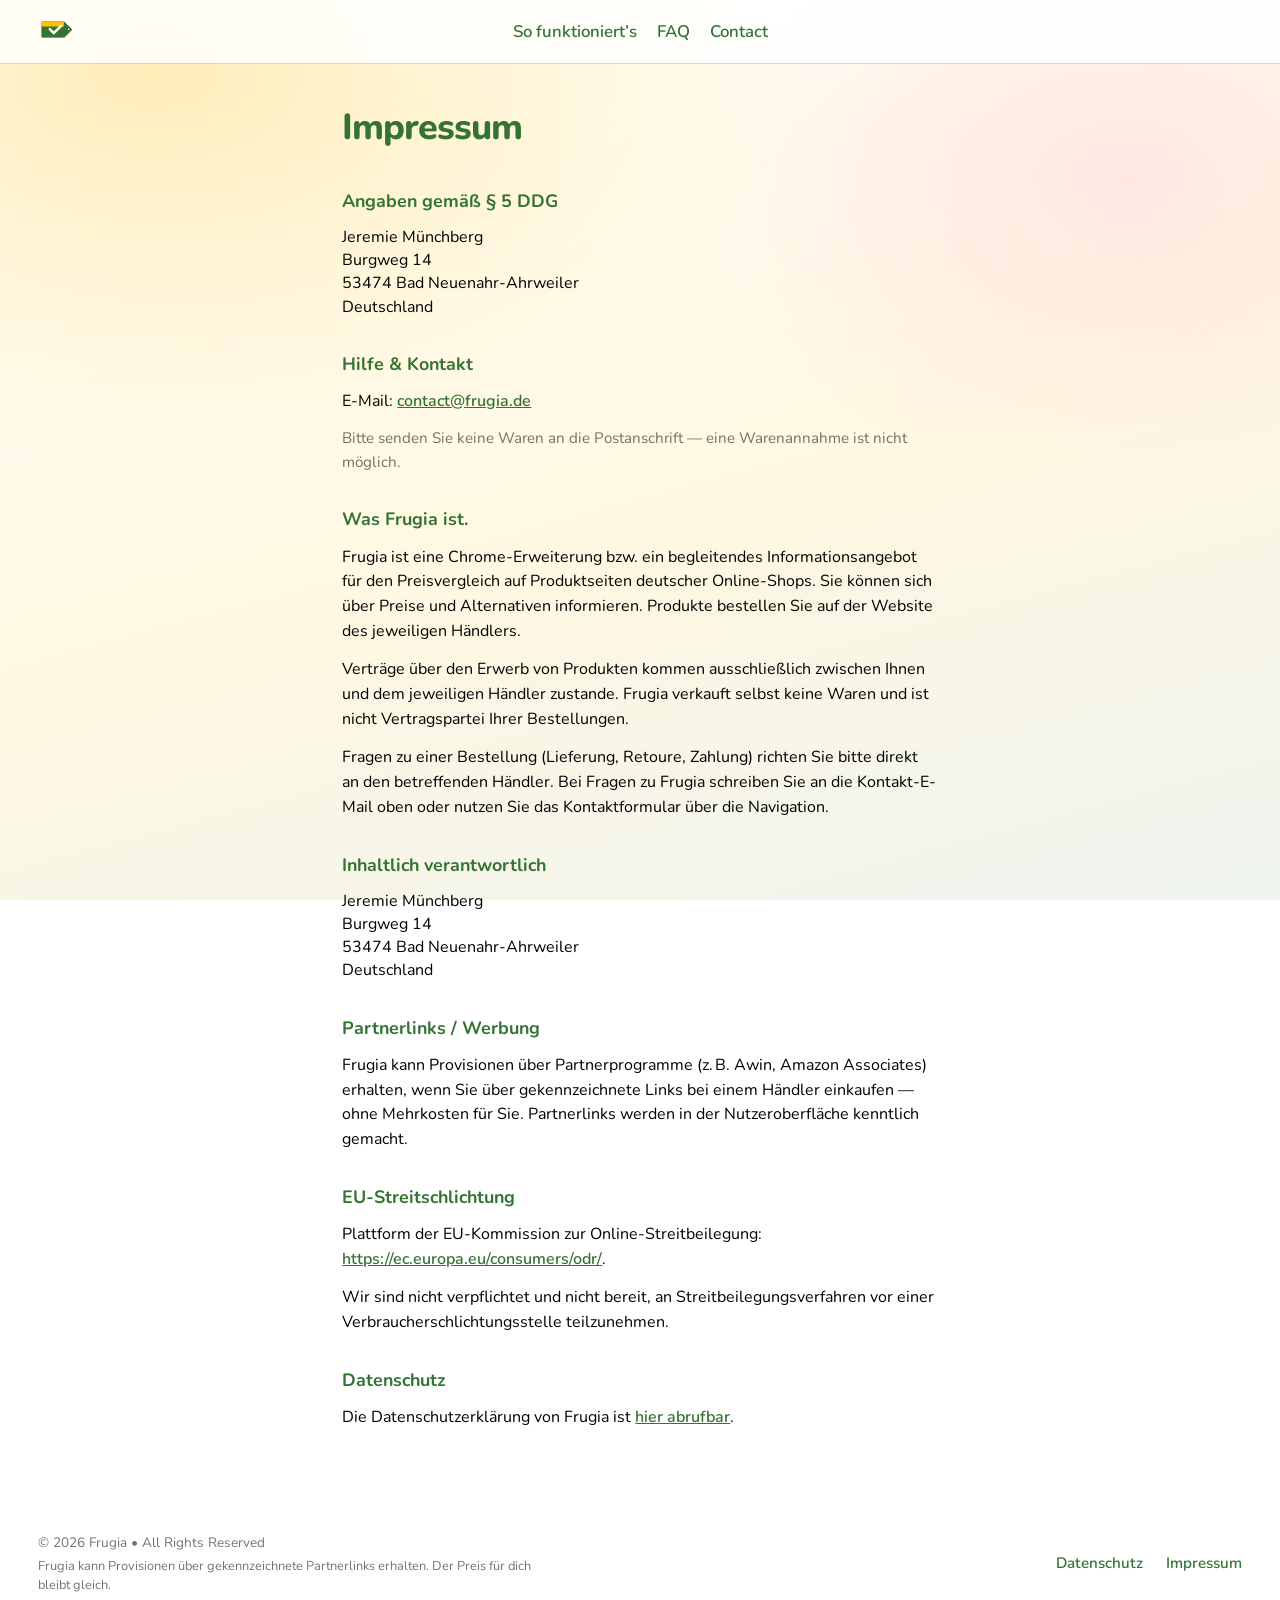
==== commit 9c4d8d89: "Deploy landing with HowItWorks screenshots and updated demo video." ====
--- a/impressum.html
+++ b/impressum.html
@@ -12,10 +12,10 @@
       href="https://fonts.googleapis.com/css2?family=Fraunces:opsz,wght@9..144,600;9..144,700&family=Nunito:wght@400;600;700;800&display=swap"
       rel="stylesheet"
     />
-    <script type="module" crossorigin src="./assets/impressum-3-v1VgCL.js"></script>
-    <link rel="modulepreload" crossorigin href="./assets/styles-BSdiBL3m.js">
-    <link rel="modulepreload" crossorigin href="./assets/LegalShell-6bsQNicl.js">
-    <link rel="stylesheet" crossorigin href="./assets/styles-DP9Eh-c7.css">
+    <script type="module" crossorigin src="./assets/impressum-P2GQ5zQf.js"></script>
+    <link rel="modulepreload" crossorigin href="./assets/styles-wMdAcuUu.js">
+    <link rel="modulepreload" crossorigin href="./assets/LegalShell-Yn7voApi.js">
+    <link rel="stylesheet" crossorigin href="./assets/styles-DylLX1JX.css">
   </head>
   <body>
     <div id="root"></div>
--- a/assets/styles-DylLX1JX.css
+++ b/assets/styles-DylLX1JX.css
@@ -0,0 +1 @@
+:root{--green: #347433;--yellow: #FFC107;--orange: #FF6F3C;--red: #B22222;--ink: #000000;--paper: #FFFFFF;--berry: #347433;--berry-bright: #FFC107;--berry-deep: #347433;--accent-warm: #FF6F3C;--accent-hot: #B22222;--mist: color-mix(in srgb, #347433 22%, #FFFFFF);--text-muted: rgba(0, 0, 0, .55);--surface: rgba(255, 255, 255, .72);--phi: 1.618;--phi-major: 61.8%;--phi-minor: 38.2%;--nav-h: 4rem;--control-h: 2.65rem}*{box-sizing:border-box}html,body{margin:0;height:100%}body{font-family:Nunito,Segoe UI,sans-serif;color:var(--ink);background:radial-gradient(1200px 700px at 12% 8%,color-mix(in srgb,#FFC107 28%,#FFFFFF) 0%,transparent 55%),radial-gradient(900px 600px at 88% 20%,color-mix(in srgb,#FF6F3C 16%,#FFFFFF) 0%,transparent 50%),linear-gradient(165deg,#fff,color-mix(in srgb,#FFC107 12%,#FFFFFF) 55%,color-mix(in srgb,#347433 8%,#FFFFFF));background-attachment:fixed;overflow-x:clip;display:grid;grid-template-rows:var(--nav-h) auto;min-height:100dvh;height:auto}.topnav{position:sticky;top:0;display:grid;grid-template-columns:1fr auto 1fr;align-items:center;height:var(--nav-h);padding:0 clamp(1.25rem,3vw,2.5rem);border-bottom:1px solid color-mix(in srgb,#347433 22%,transparent);background:#ffffffd1;-webkit-backdrop-filter:blur(12px);backdrop-filter:blur(12px);z-index:20}.topnav-home{justify-self:start;display:inline-flex;align-items:center;line-height:0}.topnav-home img{width:2.25rem;height:2.25rem;display:block}.topnav-home:hover{opacity:.85}.topnav-links{display:flex;align-items:center;justify-content:center;gap:1.25rem}.topnav a,.topnav button.nav-link{color:var(--berry-deep);font-weight:600;font-size:1.05rem;text-decoration:none;background:none;border:0;padding:0;cursor:pointer;font-family:inherit}.topnav-links a:hover,.topnav button.nav-link:hover{text-decoration:underline;text-underline-offset:3px}.page{min-height:calc(100dvh - var(--nav-h))}.landing{display:grid;grid-template-columns:minmax(0,1.618fr) minmax(0,1fr);column-gap:clamp(1rem,3vw,2.5rem);row-gap:clamp(1.75rem,4vw,3rem);padding:clamp(1.25rem,3vw,2.5rem);padding-bottom:clamp(2.5rem,6vw,4rem);align-items:start}.stage{display:contents}.pitch{grid-column:1;max-width:none;padding-inline:clamp(.25rem,2vw,1.5rem);animation:rise .7s ease-out both;align-self:center;min-height:calc(100dvh - var(--nav-h) - 4rem);display:flex;flex-direction:column;justify-content:center}.demo{grid-column:2;min-width:0;animation:rise .7s ease-out .12s both;align-self:center}.brand{display:flex;align-items:center;gap:.85rem;margin:0 0 1.1rem}.brand img{width:clamp(3rem,6vw,4rem);height:auto;flex-shrink:0;filter:drop-shadow(0 8px 18px color-mix(in srgb,#347433 28%,transparent))}.brand h1{font-family:Nunito,Segoe UI,sans-serif;font-weight:800;font-size:clamp(3rem,7vw,4.75rem);line-height:.92;letter-spacing:-.04em;margin:0;color:var(--berry-deep)}.headline{font-family:Fraunces,Georgia,serif;font-size:clamp(1.45rem,2.6vw,2rem);line-height:1.2;letter-spacing:-.02em;margin:0 0 .85rem;font-weight:600}.lead{margin:0 0 1.35rem;font-size:clamp(1.05rem,1.6vw,1.2rem);line-height:1.5;color:var(--text-muted)}.cta-row{display:flex;flex-wrap:wrap;align-items:flex-start;gap:.75rem .85rem}.cta{display:inline-flex;align-items:center;justify-content:center;height:var(--control-h);padding:0 1.15rem;background:linear-gradient(135deg,var(--berry-bright),var(--berry));color:#000;font-weight:600;font-size:.98rem;border-radius:999px;box-shadow:0 10px 28px color-mix(in srgb,#347433 28%,transparent);white-space:nowrap;line-height:1}.waitlist{display:flex;flex-direction:column;align-items:stretch;gap:.35rem;flex:1 1 14rem;min-width:min(100%,14rem)}.waitlist-fields{display:flex;align-items:center;gap:.45rem;height:var(--control-h)}.waitlist input[type=email]{flex:1 1 auto;min-width:0;height:100%;padding:0 .9rem;border:1px solid var(--mist);border-radius:.65rem;background:#ffffffb8;color:var(--ink);font:inherit;font-size:.95rem}.waitlist input[type=email]::placeholder{color:#00000073}.waitlist input[type=email]:focus{outline:2px solid var(--berry);outline-offset:1px;border-color:var(--berry)}.waitlist button{height:100%;padding:0 1rem;border:0;border-radius:.65rem;background:var(--berry-deep);color:#fff;font:inherit;font-weight:600;font-size:.95rem;cursor:pointer;white-space:nowrap}.waitlist button:hover{background:var(--berry)}.waitlist button:disabled{opacity:.65;cursor:wait}.waitlist-status{margin:0;font-size:.88rem;line-height:1.35;color:var(--text-muted);min-height:1.2em}.waitlist-optin{display:flex;align-items:flex-start;gap:.5rem;margin:.55rem 0 0;font-size:.82rem;line-height:1.35;color:var(--text-muted);cursor:pointer}.waitlist-optin input{margin-top:.15rem;flex:0 0 auto}.waitlist-optin a,.waitlist-status.is-ok{color:var(--berry-deep);font-weight:600}.waitlist-status.is-err{color:var(--accent-hot)}.sr-only{position:absolute;width:1px;height:1px;padding:0;margin:-1px;overflow:hidden;clip:rect(0,0,0,0);white-space:nowrap;border:0}.contact-dialog{border:0;border-radius:1rem;padding:0;width:min(26rem,calc(100vw - 2rem));background:#fff;color:var(--ink);box-shadow:0 24px 64px #00000038}.contact-dialog::backdrop{background:#0000006b;-webkit-backdrop-filter:blur(3px);backdrop-filter:blur(3px)}.contact-panel{padding:1.35rem 1.4rem 1.5rem}.contact-panel header{display:flex;align-items:flex-start;justify-content:space-between;gap:1rem;margin-bottom:1rem}.contact-panel h2{font-family:Fraunces,Georgia,serif;font-size:1.45rem;margin:0;color:var(--berry-deep)}.contact-close{border:0;background:transparent;color:var(--text-muted);font-size:1.35rem;line-height:1;cursor:pointer;padding:.15rem}.contact-close:hover{color:var(--ink)}.contact-form{display:grid;gap:.75rem}.contact-form label{display:grid;gap:.3rem;font-size:.9rem;font-weight:600;color:var(--berry-deep)}.contact-form input,.contact-form textarea{width:100%;border:1px solid var(--mist);border-radius:.65rem;background:#ffffffd9;color:var(--ink);font:inherit;font-weight:400;padding:.65rem .8rem}.contact-form textarea{min-height:7rem;resize:vertical}.contact-form input:focus,.contact-form textarea:focus{outline:2px solid var(--berry);outline-offset:1px;border-color:var(--berry)}.contact-actions{display:flex;align-items:center;gap:.75rem;margin-top:.25rem}.waitlist-success-body{margin:0 0 1.15rem;font-size:1.02rem;line-height:1.45;color:var(--text-muted)}.contact-actions button[type=submit],.waitlist-success-dialog .contact-actions button{height:var(--control-h);padding:0 1.1rem;border:0;border-radius:.65rem;background:var(--berry-deep);color:#fff;font:inherit;font-weight:600;cursor:pointer}.contact-actions button[type=submit]:hover,.waitlist-success-dialog .contact-actions button:hover{background:var(--berry)}.contact-actions button[type=submit]:disabled{opacity:.65;cursor:wait}.contact-status{margin:0;font-size:.88rem;color:var(--text-muted)}.contact-status.is-ok{color:var(--berry-deep);font-weight:600}.contact-status.is-err{color:var(--accent-hot)}.demo-frame{position:relative;width:100%;aspect-ratio:16 / 10;max-height:min(62dvh,520px);margin-inline:auto;border-radius:1.1rem;overflow:hidden;background:radial-gradient(circle at 30% 20%,color-mix(in srgb,#FFC107 40%,transparent),transparent 55%),linear-gradient(145deg,#000,#347433 55%,color-mix(in srgb,#347433 75%,#FFC107 25%));box-shadow:0 24px 60px #00000038,inset 0 0 0 1px #ffffff1f}.demo-frame video{display:block;width:100%;height:100%;object-fit:cover;background:transparent}.demo-fallback{position:absolute;inset:0;display:grid;place-items:center;padding:1.5rem;text-align:center;color:#fff;pointer-events:none;opacity:0;transition:opacity .25s ease}.demo-frame.is-empty .demo-fallback{opacity:1}.demo-fallback img{width:min(7.5rem,36%);height:auto;margin-bottom:.85rem;filter:drop-shadow(0 10px 20px rgba(0,0,0,.25));animation:floaty 3.2s ease-in-out infinite}.demo-fallback p{margin:0;font-size:.95rem;line-height:1.4;max-width:16rem;color:#ffffffe6}.demo-disclaimer{margin:.75rem auto 0;max-width:36rem;font-size:.78rem;line-height:1.4;color:var(--text-muted);text-align:center}.rail{display:flex;align-items:center;justify-content:space-between;gap:1rem;min-height:8rem;padding:2rem clamp(1.25rem,3vw,2.5rem);border-top:0;background:transparent;animation:rise .6s ease-out .2s both}.rail-meta{display:grid;gap:.35rem;max-width:min(36rem,100%)}.affiliate-note{margin:0;color:var(--text-muted);font-size:.8rem;line-height:1.45;max-width:32rem}.legal-page{width:min(42rem,100%);margin:0 auto;padding:2.25rem clamp(1.25rem,3vw,2.5rem) 3.5rem;line-height:1.55}.legal-page h1{font-family:Nunito,Segoe UI,sans-serif;font-weight:800;font-size:clamp(1.85rem,4vw,2.25rem);letter-spacing:-.03em;margin:0 0 1.35rem;color:var(--berry-deep)}.legal-page h2{font-family:Nunito,Segoe UI,sans-serif;font-weight:700;font-size:1.12rem;margin:2rem 0 .65rem;color:var(--berry-deep)}.legal-page p,.legal-page li{margin:0 0 .85rem}.legal-page .identity{margin:0 0 .25rem;line-height:1.45}.legal-page a{color:var(--berry-deep);font-weight:600}.legal-page .muted{color:var(--text-muted);font-size:.95rem}.legal-page ul{margin:0 0 .85rem;padding-left:1.2rem}.legal-page code{font-size:.92em}.rail-links{display:flex;flex-wrap:wrap;gap:.85rem 1.4rem}.rail a{color:var(--berry-deep);text-decoration:none;font-weight:600;font-size:.95rem}.rail a:hover{text-decoration:underline;text-underline-offset:3px}.copyright{margin:0;color:var(--text-muted);font-size:.85rem;white-space:nowrap}#waitlist{scroll-margin-top:calc(var(--nav-h) + 1rem)}.how{scroll-margin-top:var(--nav-h)}.how-track{height:300vh}.how-pin{position:sticky;top:var(--nav-h);height:calc(100dvh - var(--nav-h));display:grid;grid-template-columns:minmax(0,1.618fr) minmax(0,1fr);column-gap:clamp(1rem,3vw,2.5rem);align-items:center;padding:clamp(1.25rem,3vw,2.5rem);overflow:hidden}.how-copy{min-width:0;padding-inline:clamp(.25rem,2vw,1.5rem);max-height:100%;overflow:auto}.how h2{font-family:Fraunces,Georgia,serif;font-size:clamp(1.85rem,3.4vw,2.55rem);line-height:1.15;letter-spacing:-.02em;margin:0 0 .65rem;color:var(--ink)}.how-lead{margin:0 0 1.75rem;font-size:clamp(1.02rem,1.5vw,1.15rem);line-height:1.5;color:var(--text-muted);max-width:28rem}.how-steps{list-style:none;margin:0;padding:0;position:relative}.how-steps:before{content:"";position:absolute;left:.95rem;top:.55rem;bottom:.55rem;width:2px;border-radius:999px;background:linear-gradient(180deg,var(--yellow) 0%,var(--orange) 55%,var(--green) 100%);opacity:.85}.how-step{display:grid;grid-template-columns:2.1rem 1fr;gap:1rem;align-items:start;padding:1.1rem 0 1.5rem;opacity:.38;transition:opacity .35s ease}.how-step:last-child{padding-bottom:1rem}.how-step.is-active{opacity:1}.how-step-num{width:2rem;height:2rem;border-radius:50%;background:var(--ink);color:#fff;font-weight:700;font-size:.92rem;display:grid;place-items:center;position:relative;z-index:1;box-shadow:0 0 0 4px color-mix(in srgb,#FFFFFF 88%,transparent);transition:background .3s ease,transform .3s ease}.how-step.is-active .how-step-num{background:var(--berry-deep);transform:scale(1.06)}.how-step-body h3{margin:.15rem 0 .45rem;font-size:clamp(1.12rem,1.8vw,1.35rem);font-weight:700;letter-spacing:-.01em;color:var(--ink)}.how-step-body p{margin:0;font-size:1rem;line-height:1.55;color:var(--text-muted);max-width:28rem}.how-cta{display:inline-flex;align-items:center;justify-content:center;margin-top:.5rem;height:var(--control-h);padding:0 1.35rem;border-radius:999px;background:var(--green);color:#fff;font-weight:600;font-size:.98rem;text-decoration:none;box-shadow:0 10px 28px color-mix(in srgb,#347433 32%,transparent);transition:background .2s ease,transform .2s ease}.how-cta:hover{background:color-mix(in srgb,var(--green) 88%,#000000);transform:translateY(-1px)}.how-visual{justify-self:center;align-self:center;width:100%;max-width:min(100%,34rem)}.how-visual-sticky{position:relative;aspect-ratio:1 / 1;width:100%;max-height:min(62dvh,32rem);margin-inline:auto}.how-panel{position:absolute;inset:0;border-radius:1.6rem;overflow:visible;opacity:0;transform:scale(.97);pointer-events:none;transition:opacity .45s ease,transform .45s ease}.how-panel.is-active{opacity:1;transform:scale(1);pointer-events:auto;z-index:1}.how-panel-frame{position:absolute;inset:0;border-radius:inherit;overflow:hidden;background:#e8ebe9;box-shadow:0 24px 60px #00000029,inset 0 0 0 1px #ffffff59}.how-panel-shot{display:block;width:100%;height:100%;object-fit:cover;object-position:center top}.faq{padding:clamp(2.5rem,6vw,4.5rem) clamp(1.25rem,3vw,2.5rem) clamp(3rem,7vw,5rem);border-top:0;background:transparent;scroll-margin-top:calc(var(--nav-h) + .75rem)}.faq-inner{width:min(44rem,100%);margin:0 auto}.faq h2{font-family:Fraunces,Georgia,serif;font-size:clamp(1.6rem,3vw,2.1rem);margin:0 0 1.25rem;color:var(--berry-deep);letter-spacing:-.02em}.faq-list{margin:0;padding:0;list-style:none;display:grid;gap:.35rem}.faq-list details{border-bottom:1px solid rgba(0,0,0,.12);padding:.15rem 0}.faq-list summary{list-style:none;cursor:pointer;font-weight:600;font-size:1.02rem;line-height:1.35;padding:.95rem 1.6rem .95rem 0;color:var(--ink);position:relative}.faq-list summary::-webkit-details-marker{display:none}.faq-list summary:after{content:"+";position:absolute;right:0;top:50%;transform:translateY(-50%);color:var(--berry);font-weight:600;font-size:1.25rem}.faq-list details[open] summary:after{content:"–"}.faq-list summary:hover{color:var(--berry-deep)}.faq-list p{margin:0 0 1rem;max-width:40rem;color:var(--text-muted);line-height:1.55;font-size:.98rem}@keyframes rise{0%{opacity:0;transform:translateY(14px)}to{opacity:1;transform:translateY(0)}}@keyframes floaty{0%,to{transform:translateY(0)}50%{transform:translateY(-8px)}}@media(max-width:860px){body{height:auto;min-height:100dvh;overflow-x:hidden}.page{min-height:calc(100dvh - var(--nav-h))}.landing{grid-template-columns:1fr;row-gap:1.5rem;padding-top:2rem;padding-bottom:1.25rem}.pitch{grid-column:1;order:1;min-height:auto;align-self:start}.demo{grid-column:1;order:2;align-self:start}.demo-frame{max-height:none;aspect-ratio:16 / 10}.how-pin{grid-template-columns:1fr;grid-template-rows:auto auto minmax(0,1fr) auto auto;row-gap:.55rem;padding-block:.85rem;padding-inline:clamp(1.25rem,3vw,2.5rem)}.how-copy{display:contents}.how-head{grid-row:1}.how-lead{margin-bottom:.35rem}.how-steps{display:contents}.how-steps:before{content:none}.how-step[data-step="1"]{grid-row:2}.how-visual{grid-row:3;width:min(100%,22rem);max-width:min(100%,22rem)}.how-visual-sticky{max-height:min(34dvh,14rem)}.how-step[data-step="2"]{grid-row:4}.how-step[data-step="3"]{grid-row:5}.how-step{padding:.45rem 0}.how-step:not(.is-active) .how-step-body p{display:none}.how-cta{display:none}.rail{flex-direction:column;align-items:flex-start;justify-content:center;padding-block:1.25rem;min-height:8rem}.topnav-links{gap:.85rem}.topnav a,.topnav button.nav-link{font-size:.95rem}}#root{display:contents}
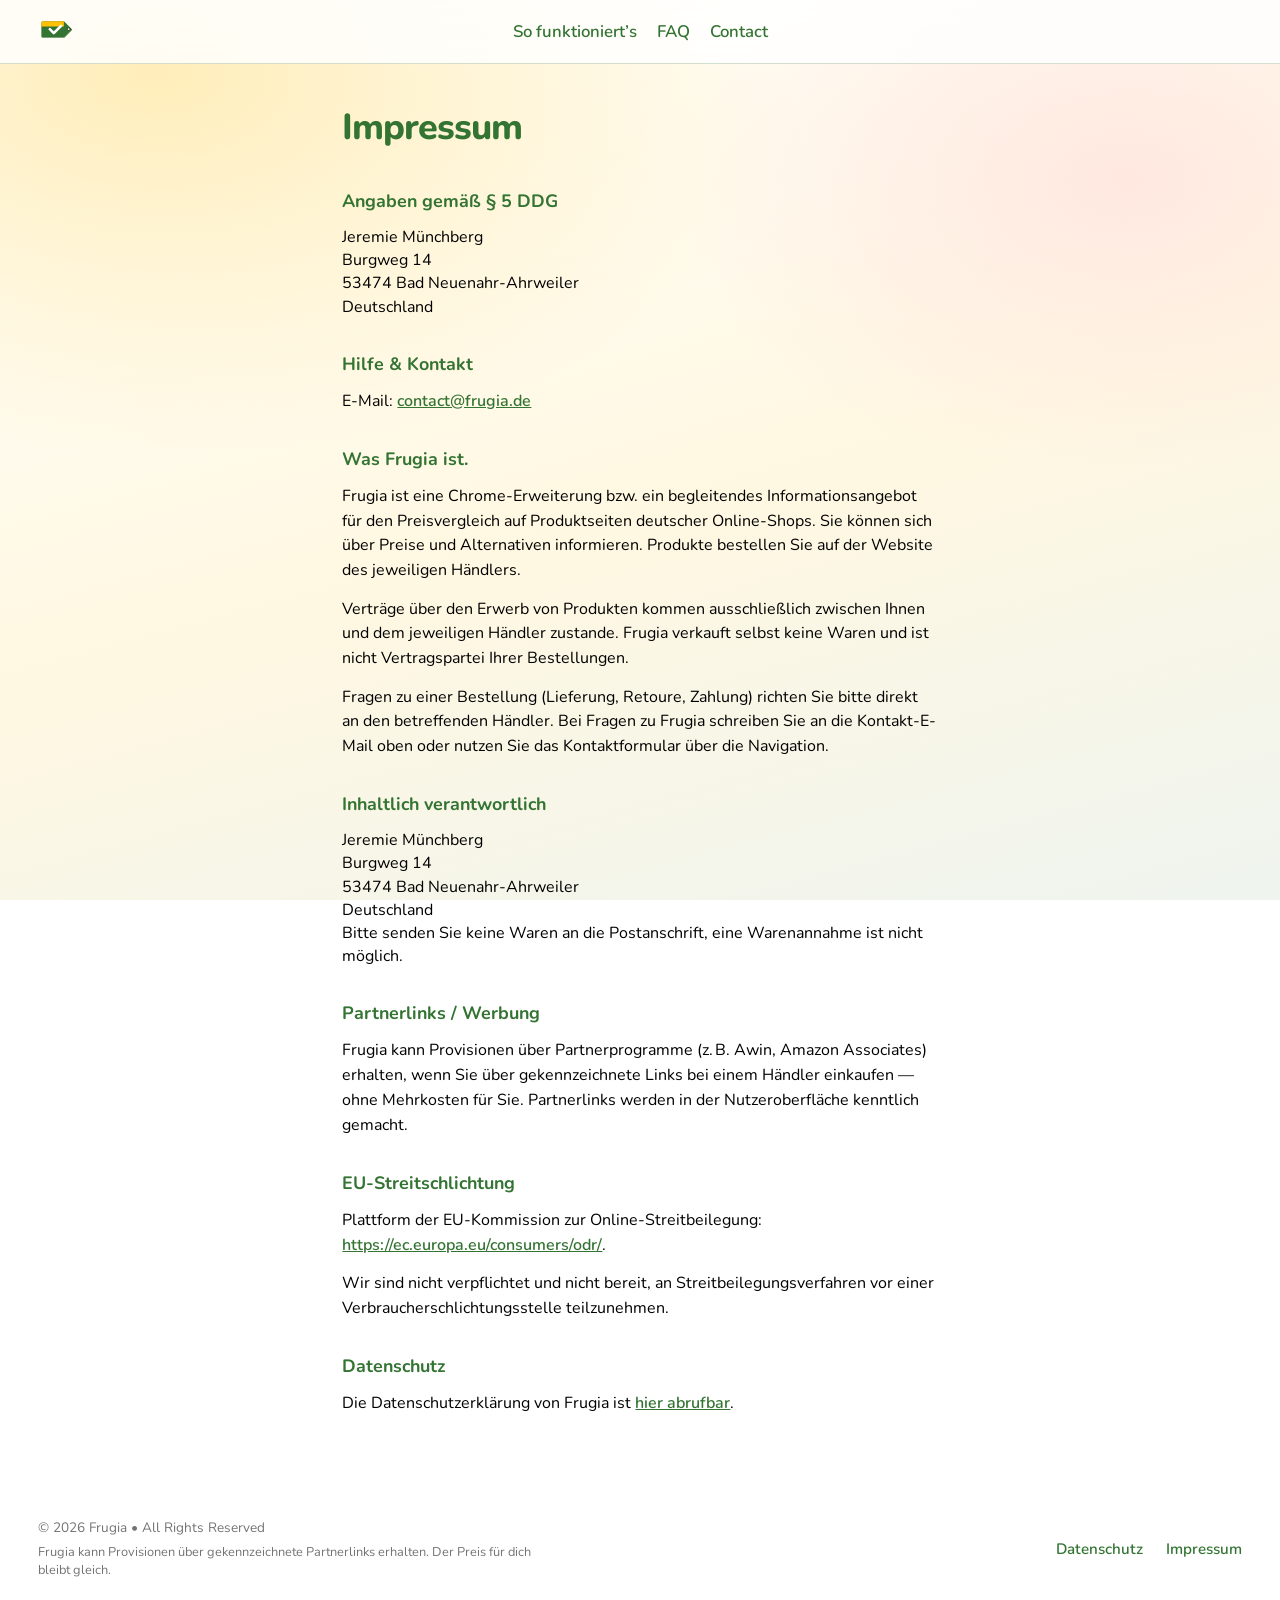
==== commit e40163a7: "Deploy Impressum parcel notice under postal address." ====
--- a/impressum.html
+++ b/impressum.html
@@ -12,7 +12,7 @@
       href="https://fonts.googleapis.com/css2?family=Fraunces:opsz,wght@9..144,600;9..144,700&family=Nunito:wght@400;600;700;800&display=swap"
       rel="stylesheet"
     />
-    <script type="module" crossorigin src="./assets/impressum-P2GQ5zQf.js"></script>
+    <script type="module" crossorigin src="./assets/impressum-D1DmGDGF.js"></script>
     <link rel="modulepreload" crossorigin href="./assets/styles-wMdAcuUu.js">
     <link rel="modulepreload" crossorigin href="./assets/LegalShell-Yn7voApi.js">
     <link rel="stylesheet" crossorigin href="./assets/styles-DylLX1JX.css">
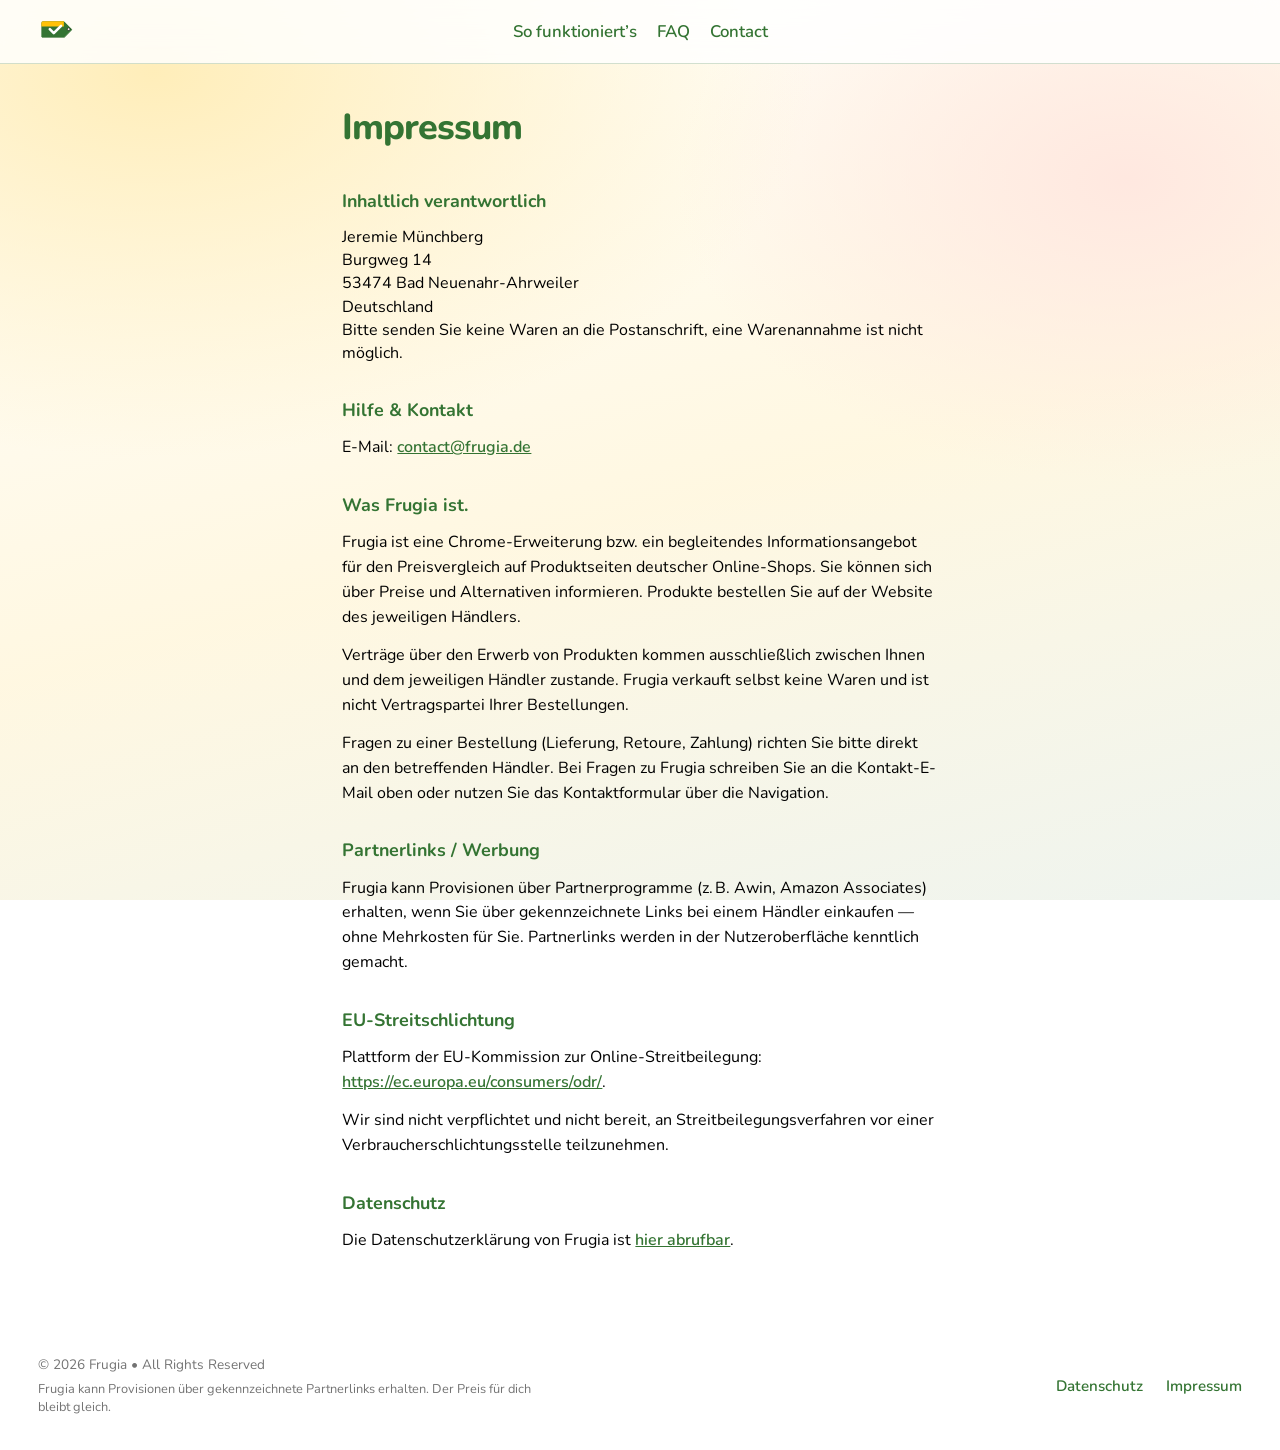
==== commit 025a1865: "Deploy simplified Impressum layout." ====
--- a/impressum.html
+++ b/impressum.html
@@ -12,7 +12,7 @@
       href="https://fonts.googleapis.com/css2?family=Fraunces:opsz,wght@9..144,600;9..144,700&family=Nunito:wght@400;600;700;800&display=swap"
       rel="stylesheet"
     />
-    <script type="module" crossorigin src="./assets/impressum-D1DmGDGF.js"></script>
+    <script type="module" crossorigin src="./assets/impressum-G16KE9zZ.js"></script>
     <link rel="modulepreload" crossorigin href="./assets/styles-wMdAcuUu.js">
     <link rel="modulepreload" crossorigin href="./assets/LegalShell-Yn7voApi.js">
     <link rel="stylesheet" crossorigin href="./assets/styles-DylLX1JX.css">
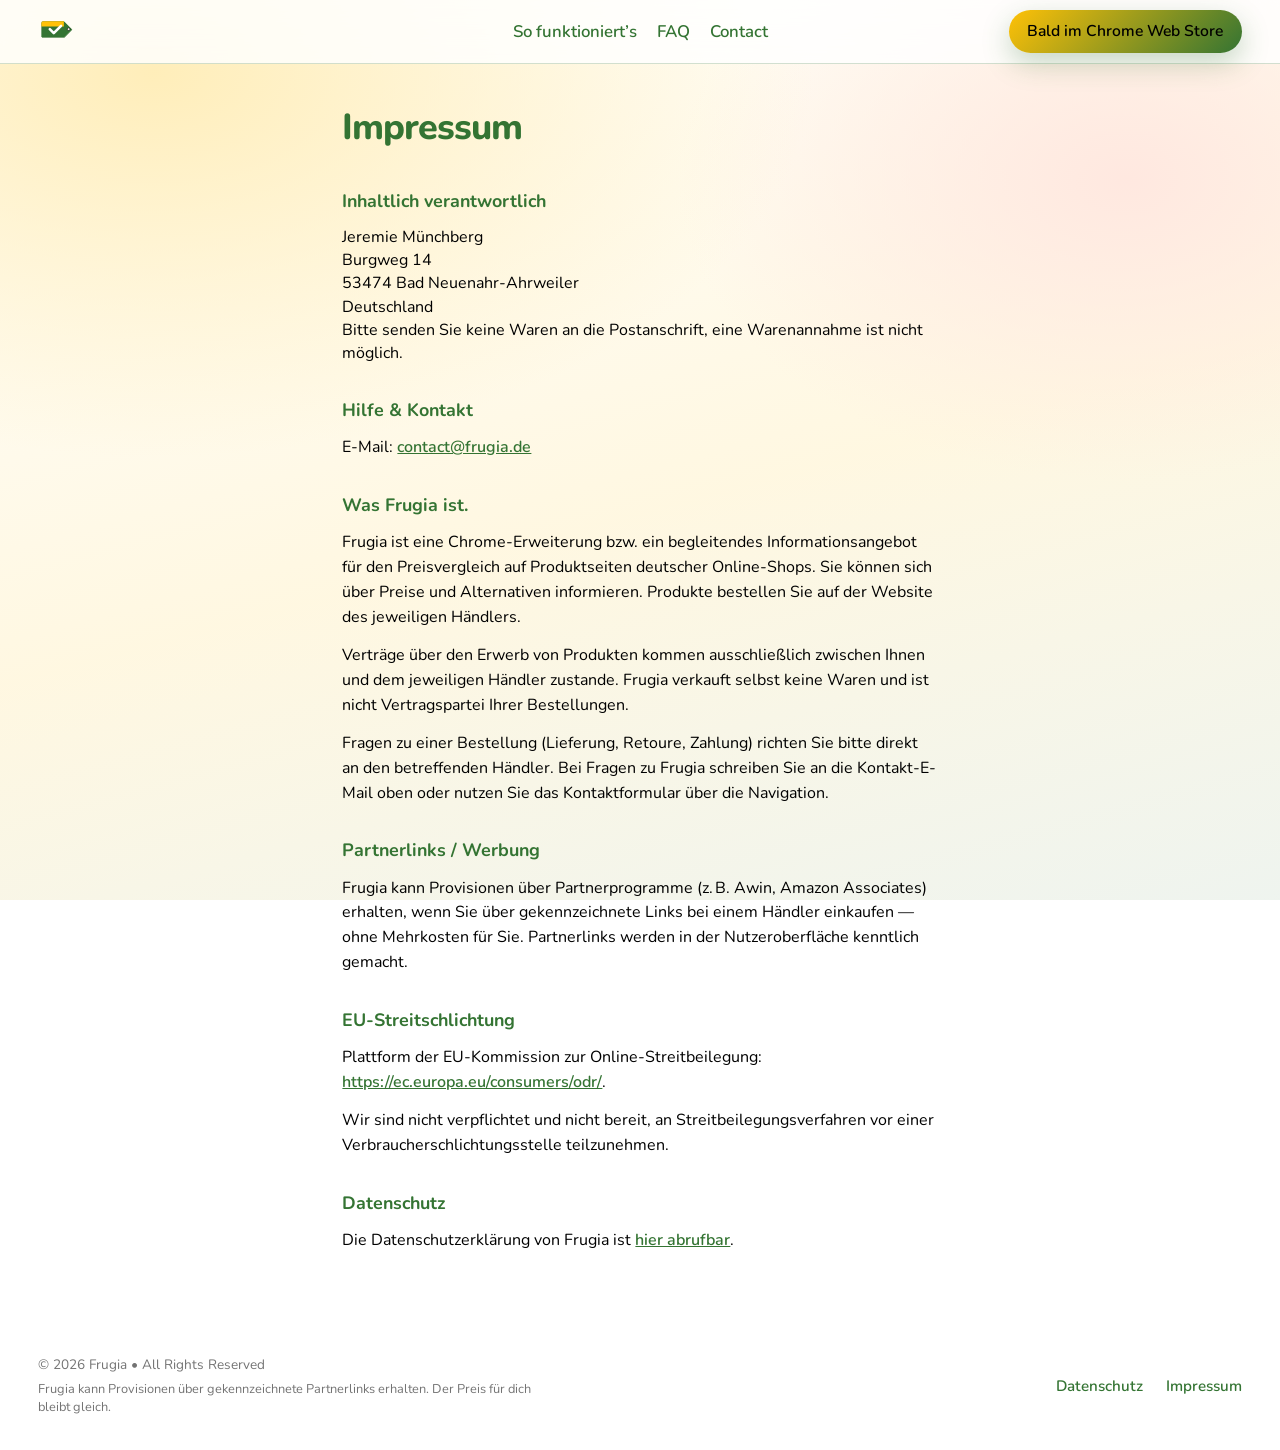
==== commit 1d072cd2: "Deploy landing updates and Awin source verification comment." ====
--- a/impressum.html
+++ b/impressum.html
@@ -12,10 +12,10 @@
       href="https://fonts.googleapis.com/css2?family=Fraunces:opsz,wght@9..144,600;9..144,700&family=Nunito:wght@400;600;700;800&display=swap"
       rel="stylesheet"
     />
-    <script type="module" crossorigin src="./assets/impressum-G16KE9zZ.js"></script>
-    <link rel="modulepreload" crossorigin href="./assets/styles-wMdAcuUu.js">
-    <link rel="modulepreload" crossorigin href="./assets/LegalShell-Yn7voApi.js">
-    <link rel="stylesheet" crossorigin href="./assets/styles-DylLX1JX.css">
+    <script type="module" crossorigin src="./assets/impressum-B0s2U4Rv.js"></script>
+    <link rel="modulepreload" crossorigin href="./assets/styles-DeHKLebg.js">
+    <link rel="modulepreload" crossorigin href="./assets/LegalShell-BKi_blCk.js">
+    <link rel="stylesheet" crossorigin href="./assets/styles-Dq2VAF1b.css">
   </head>
   <body>
     <div id="root"></div>
--- a/assets/styles-Dq2VAF1b.css
+++ b/assets/styles-Dq2VAF1b.css
@@ -0,0 +1 @@
+:root{--green: #347433;--yellow: #FFC107;--orange: #FF6F3C;--red: #B22222;--ink: #000000;--paper: #FFFFFF;--berry: #347433;--berry-bright: #FFC107;--berry-deep: #347433;--accent-warm: #FF6F3C;--accent-hot: #B22222;--mist: color-mix(in srgb, #347433 22%, #FFFFFF);--text-muted: rgba(0, 0, 0, .55);--surface: rgba(255, 255, 255, .72);--phi: 1.618;--phi-major: 61.8%;--phi-minor: 38.2%;--nav-h: 4rem;--control-h: 2.65rem}*{box-sizing:border-box}html,body{margin:0;height:100%}body{font-family:Nunito,Segoe UI,sans-serif;color:var(--ink);background:radial-gradient(1200px 700px at 12% 8%,color-mix(in srgb,#FFC107 28%,#FFFFFF) 0%,transparent 55%),radial-gradient(900px 600px at 88% 20%,color-mix(in srgb,#FF6F3C 16%,#FFFFFF) 0%,transparent 50%),linear-gradient(165deg,#fff,color-mix(in srgb,#FFC107 12%,#FFFFFF) 55%,color-mix(in srgb,#347433 8%,#FFFFFF));background-attachment:fixed;overflow-x:clip;display:grid;grid-template-rows:var(--nav-h) auto;min-height:100dvh;height:auto}.topnav{position:sticky;top:0;display:grid;grid-template-columns:1fr auto 1fr;align-items:center;height:var(--nav-h);padding:0 clamp(1.25rem,3vw,2.5rem);border-bottom:1px solid color-mix(in srgb,#347433 22%,transparent);background:#ffffffd1;-webkit-backdrop-filter:blur(12px);backdrop-filter:blur(12px);z-index:20}.topnav-home{justify-self:start;display:inline-flex;align-items:center;line-height:0}.topnav-end{justify-self:end;display:flex;align-items:center}.topnav-home img{width:2.25rem;height:2.25rem;display:block}.topnav-home:hover{opacity:.85}.topnav-links{display:flex;align-items:center;justify-content:center;gap:1.25rem}.topnav-links a,.topnav button.nav-link{color:var(--berry-deep);font-weight:600;font-size:1.05rem;text-decoration:none;background:none;border:0;padding:0;cursor:pointer;font-family:inherit}.topnav-links a:hover,.topnav button.nav-link:hover{text-decoration:underline;text-underline-offset:3px}.page{min-height:calc(100dvh - var(--nav-h))}.landing{display:grid;grid-template-columns:minmax(0,1.618fr) minmax(0,1fr);column-gap:clamp(1rem,3vw,2.5rem);row-gap:clamp(1.75rem,4vw,3rem);padding:clamp(1.25rem,3vw,2.5rem);padding-bottom:clamp(2.5rem,6vw,4rem);align-items:start}.stage{display:contents}.pitch{grid-column:1;max-width:none;padding-inline:clamp(.25rem,2vw,1.5rem);animation:rise .7s ease-out both;align-self:center;min-height:calc(100dvh - var(--nav-h) - 4rem);display:flex;flex-direction:column;justify-content:center}.demo{grid-column:2;min-width:0;animation:rise .7s ease-out .12s both;align-self:center}.brand{display:flex;align-items:center;gap:.85rem;margin:0 0 1.1rem}.brand img{width:clamp(3rem,6vw,4rem);height:auto;flex-shrink:0;filter:drop-shadow(0 8px 18px color-mix(in srgb,#347433 28%,transparent))}.brand h1{font-family:Nunito,Segoe UI,sans-serif;font-weight:800;font-size:clamp(3rem,7vw,4.75rem);line-height:.92;letter-spacing:-.04em;margin:0;color:var(--berry-deep)}.headline{font-family:Fraunces,Georgia,serif;font-size:clamp(1.45rem,2.6vw,2rem);line-height:1.2;letter-spacing:-.02em;margin:0 0 .85rem;font-weight:600}.lead{margin:0 0 1.35rem;font-size:clamp(1.05rem,1.6vw,1.2rem);line-height:1.5;color:var(--text-muted)}.cta-row{display:flex;flex-wrap:wrap;align-items:flex-start;gap:.75rem .85rem}.cta{display:inline-flex;align-items:center;justify-content:center;height:var(--control-h);padding:0 1.15rem;background:linear-gradient(135deg,var(--berry-bright),var(--berry));color:#000;font-weight:600;font-size:.98rem;border-radius:999px;box-shadow:0 10px 28px color-mix(in srgb,#347433 28%,transparent);white-space:nowrap;line-height:1}.waitlist{display:flex;flex-direction:column;align-items:stretch;gap:.35rem;flex:1 1 14rem;min-width:min(100%,14rem)}.waitlist-fields{display:flex;align-items:center;gap:.45rem;height:var(--control-h)}.waitlist input[type=email]{flex:1 1 auto;min-width:0;height:100%;padding:0 .9rem;border:1px solid var(--mist);border-radius:.65rem;background:#ffffffb8;color:var(--ink);font:inherit;font-size:.95rem}.waitlist input[type=email]::placeholder{color:#00000073}.waitlist input[type=email]:focus{outline:2px solid var(--berry);outline-offset:1px;border-color:var(--berry)}.waitlist button{height:100%;padding:0 1rem;border:0;border-radius:.65rem;background:var(--berry-deep);color:#fff;font:inherit;font-weight:600;font-size:.95rem;cursor:pointer;white-space:nowrap}.waitlist button:hover{background:var(--berry)}.waitlist button:disabled{opacity:.65;cursor:wait}.waitlist-status{margin:0;font-size:.88rem;line-height:1.35;color:var(--text-muted);min-height:1.2em}.waitlist-optin{display:flex;align-items:flex-start;gap:.5rem;margin:.55rem 0 0;font-size:.82rem;line-height:1.35;color:var(--text-muted);cursor:pointer}.waitlist-optin input{margin-top:.15rem;flex:0 0 auto}.waitlist-optin a,.waitlist-status.is-ok{color:var(--berry-deep);font-weight:600}.waitlist-status.is-err{color:var(--accent-hot)}.sr-only{position:absolute;width:1px;height:1px;padding:0;margin:-1px;overflow:hidden;clip:rect(0,0,0,0);white-space:nowrap;border:0}.contact-dialog{border:0;border-radius:1rem;padding:0;width:min(26rem,calc(100vw - 2rem));background:#fff;color:var(--ink);box-shadow:0 24px 64px #00000038}.contact-dialog::backdrop{background:#0000006b;-webkit-backdrop-filter:blur(3px);backdrop-filter:blur(3px)}.contact-panel{padding:1.35rem 1.4rem 1.5rem}.contact-panel header{display:flex;align-items:flex-start;justify-content:space-between;gap:1rem;margin-bottom:1rem}.contact-panel h2{font-family:Fraunces,Georgia,serif;font-size:1.45rem;margin:0;color:var(--berry-deep)}.contact-close{border:0;background:transparent;color:var(--text-muted);font-size:1.35rem;line-height:1;cursor:pointer;padding:.15rem}.contact-close:hover{color:var(--ink)}.contact-form{display:grid;gap:.75rem}.contact-form label{display:grid;gap:.3rem;font-size:.9rem;font-weight:600;color:var(--berry-deep)}.contact-form input,.contact-form textarea{width:100%;border:1px solid var(--mist);border-radius:.65rem;background:#ffffffd9;color:var(--ink);font:inherit;font-weight:400;padding:.65rem .8rem}.contact-form textarea{min-height:7rem;resize:vertical}.contact-form input:focus,.contact-form textarea:focus{outline:2px solid var(--berry);outline-offset:1px;border-color:var(--berry)}.contact-actions{display:flex;align-items:center;gap:.75rem;margin-top:.25rem}.waitlist-success-body{margin:0 0 1.15rem;font-size:1.02rem;line-height:1.45;color:var(--text-muted)}.contact-actions button[type=submit],.waitlist-success-dialog .contact-actions button{height:var(--control-h);padding:0 1.1rem;border:0;border-radius:.65rem;background:var(--berry-deep);color:#fff;font:inherit;font-weight:600;cursor:pointer}.contact-actions button[type=submit]:hover,.waitlist-success-dialog .contact-actions button:hover{background:var(--berry)}.contact-actions button[type=submit]:disabled{opacity:.65;cursor:wait}.contact-status{margin:0;font-size:.88rem;color:var(--text-muted)}.contact-status.is-ok{color:var(--berry-deep);font-weight:600}.contact-status.is-err{color:var(--accent-hot)}.demo-frame{position:relative;width:100%;aspect-ratio:16 / 10;max-height:min(62dvh,520px);margin-inline:auto;border-radius:1.1rem;overflow:hidden;background:radial-gradient(circle at 30% 20%,color-mix(in srgb,#FFC107 40%,transparent),transparent 55%),linear-gradient(145deg,#000,#347433 55%,color-mix(in srgb,#347433 75%,#FFC107 25%));box-shadow:0 24px 60px #00000038,inset 0 0 0 1px #ffffff1f}.demo-frame video{display:block;width:100%;height:100%;object-fit:cover;background:transparent}.demo-fallback{position:absolute;inset:0;display:grid;place-items:center;padding:1.5rem;text-align:center;color:#fff;pointer-events:none;opacity:0;transition:opacity .25s ease}.demo-frame.is-empty .demo-fallback{opacity:1}.demo-fallback img{width:min(7.5rem,36%);height:auto;margin-bottom:.85rem;filter:drop-shadow(0 10px 20px rgba(0,0,0,.25));animation:floaty 3.2s ease-in-out infinite}.demo-fallback p{margin:0;font-size:.95rem;line-height:1.4;max-width:16rem;color:#ffffffe6}.demo-disclaimer{margin:.75rem auto 0;max-width:36rem;font-size:.78rem;line-height:1.4;color:var(--text-muted);text-align:center}.rail{display:flex;align-items:center;justify-content:space-between;gap:1rem;min-height:8rem;padding:2rem clamp(1.25rem,3vw,2.5rem);border-top:0;background:transparent;animation:rise .6s ease-out .2s both}.rail-meta{display:grid;gap:.35rem;max-width:min(36rem,100%)}.affiliate-note{margin:0;color:var(--text-muted);font-size:.8rem;line-height:1.45;max-width:32rem}.legal-page{width:min(42rem,100%);margin:0 auto;padding:2.25rem clamp(1.25rem,3vw,2.5rem) 3.5rem;line-height:1.55}.legal-page h1{font-family:Nunito,Segoe UI,sans-serif;font-weight:800;font-size:clamp(1.85rem,4vw,2.25rem);letter-spacing:-.03em;margin:0 0 1.35rem;color:var(--berry-deep)}.legal-page h2{font-family:Nunito,Segoe UI,sans-serif;font-weight:700;font-size:1.12rem;margin:2rem 0 .65rem;color:var(--berry-deep)}.legal-page p,.legal-page li{margin:0 0 .85rem}.legal-page .identity{margin:0 0 .25rem;line-height:1.45}.legal-page a{color:var(--berry-deep);font-weight:600}.legal-page .muted{color:var(--text-muted);font-size:.95rem}.legal-page ul{margin:0 0 .85rem;padding-left:1.2rem}.legal-page code{font-size:.92em}.rail-links{display:flex;flex-wrap:wrap;gap:.85rem 1.4rem}.rail a{color:var(--berry-deep);text-decoration:none;font-weight:600;font-size:.95rem}.rail a:hover{text-decoration:underline;text-underline-offset:3px}.copyright{margin:0;color:var(--text-muted);font-size:.85rem;white-space:nowrap}#waitlist{scroll-margin-top:calc(var(--nav-h) + 1rem)}.how{scroll-margin-top:var(--nav-h)}.how-track{height:300vh}.how-pin{position:sticky;top:var(--nav-h);height:calc(100dvh - var(--nav-h));display:grid;grid-template-columns:minmax(0,1.618fr) minmax(0,1fr);column-gap:clamp(1rem,3vw,2.5rem);align-items:center;padding:clamp(1.25rem,3vw,2.5rem);overflow:hidden}.how-copy{min-width:0;padding-inline:clamp(.25rem,2vw,1.5rem);max-height:100%;overflow:auto}.how h2{font-family:Fraunces,Georgia,serif;font-size:clamp(1.85rem,3.4vw,2.55rem);line-height:1.15;letter-spacing:-.02em;margin:0 0 .65rem;color:var(--ink)}.how-lead{margin:0 0 1.75rem;font-size:clamp(1.02rem,1.5vw,1.15rem);line-height:1.5;color:var(--text-muted);max-width:28rem}.how-steps{list-style:none;margin:0;padding:0;position:relative}.how-steps:before{content:"";position:absolute;left:.95rem;top:.55rem;bottom:.55rem;width:2px;border-radius:999px;background:linear-gradient(180deg,var(--yellow) 0%,var(--orange) 55%,var(--green) 100%);opacity:.85}.how-step{display:grid;grid-template-columns:2.1rem 1fr;gap:1rem;align-items:start;padding:1.1rem 0 1.5rem;opacity:.38;transition:opacity .35s ease}.how-step:last-child{padding-bottom:1rem}.how-step.is-active{opacity:1}.how-step-num{width:2rem;height:2rem;border-radius:50%;background:var(--ink);color:#fff;font-weight:700;font-size:.92rem;display:grid;place-items:center;position:relative;z-index:1;box-shadow:0 0 0 4px color-mix(in srgb,#FFFFFF 88%,transparent);transition:background .3s ease,transform .3s ease}.how-step.is-active .how-step-num{background:var(--berry-deep);transform:scale(1.06)}.how-step-body h3{margin:.15rem 0 .45rem;font-size:clamp(1.12rem,1.8vw,1.35rem);font-weight:700;letter-spacing:-.01em;color:var(--ink)}.how-step-body p{margin:0;font-size:1rem;line-height:1.55;color:var(--text-muted);max-width:28rem}.how-cta{display:inline-flex;align-items:center;justify-content:center;margin-top:.5rem;height:var(--control-h);padding:0 1.35rem;border-radius:999px;background:var(--green);color:#fff;font-weight:600;font-size:.98rem;text-decoration:none;box-shadow:0 10px 28px color-mix(in srgb,#347433 32%,transparent);transition:background .2s ease,transform .2s ease}.how-cta:hover{background:color-mix(in srgb,var(--green) 88%,#000000);transform:translateY(-1px)}.how-visual{justify-self:center;align-self:center;width:100%;max-width:min(100%,34rem)}.how-visual-sticky{display:grid;width:100%;margin-inline:auto}.how-panel{grid-area:1 / 1;display:flex;flex-direction:column;gap:.65rem;opacity:0;transform:scale(.97);pointer-events:none;transition:opacity .45s ease,transform .45s ease}.how-panel.is-active{opacity:1;transform:scale(1);pointer-events:auto;z-index:1}.how-panel-frame{width:100%;max-height:min(62dvh,32rem);aspect-ratio:1 / 1;border-radius:1.6rem;overflow:hidden;background:#e8ebe9;box-shadow:0 24px 60px #00000029,inset 0 0 0 1px #ffffff59}.how-panel-shot{display:block;width:100%;height:100%;object-fit:cover;object-position:center top}.how-panel-caption{margin:0;font-size:.82rem;line-height:1.45;color:var(--text-muted);text-align:center}.faq{padding:clamp(2.5rem,6vw,4.5rem) clamp(1.25rem,3vw,2.5rem) clamp(3rem,7vw,5rem);border-top:0;background:transparent;scroll-margin-top:calc(var(--nav-h) + .75rem)}.faq-inner{width:min(44rem,100%);margin:0 auto}.faq h2{font-family:Fraunces,Georgia,serif;font-size:clamp(1.6rem,3vw,2.1rem);margin:0 0 1.25rem;color:var(--berry-deep);letter-spacing:-.02em}.faq-list{margin:0;padding:0;list-style:none;display:grid;gap:.35rem}.faq-list details{border-bottom:1px solid rgba(0,0,0,.12);padding:.15rem 0}.faq-list summary{list-style:none;cursor:pointer;font-weight:600;font-size:1.02rem;line-height:1.35;padding:.95rem 1.6rem .95rem 0;color:var(--ink);position:relative}.faq-list summary::-webkit-details-marker{display:none}.faq-list summary:after{content:"+";position:absolute;right:0;top:50%;transform:translateY(-50%);color:var(--berry);font-weight:600;font-size:1.25rem}.faq-list details[open] summary:after{content:"–"}.faq-list summary:hover{color:var(--berry-deep)}.faq-list p{margin:0 0 1rem;max-width:40rem;color:var(--text-muted);line-height:1.55;font-size:.98rem}@keyframes rise{0%{opacity:0;transform:translateY(14px)}to{opacity:1;transform:translateY(0)}}@keyframes floaty{0%,to{transform:translateY(0)}50%{transform:translateY(-8px)}}@media(max-width:860px){body{height:auto;min-height:100dvh;overflow-x:hidden}.page{min-height:calc(100dvh - var(--nav-h))}.landing{grid-template-columns:1fr;row-gap:1.5rem;padding-top:2rem;padding-bottom:1.25rem}.pitch{grid-column:1;order:1;min-height:auto;align-self:start}.demo{grid-column:1;order:2;align-self:start}.demo-frame{max-height:none;aspect-ratio:16 / 10}.how-pin{grid-template-columns:1fr;grid-template-rows:auto auto minmax(0,1fr) auto auto;row-gap:.55rem;padding-block:.85rem;padding-inline:clamp(1.25rem,3vw,2.5rem)}.how-copy{display:contents}.how-head{grid-row:1}.how-lead{margin-bottom:.35rem}.how-steps{display:contents}.how-steps:before{content:none}.how-step[data-step="1"]{grid-row:2}.how-visual{grid-row:3;width:min(100%,22rem);max-width:min(100%,22rem)}.how-panel-frame{max-height:min(34dvh,14rem)}.how-step[data-step="2"]{grid-row:4}.how-step[data-step="3"]{grid-row:5}.how-step{padding:.45rem 0}.how-step:not(.is-active) .how-step-body p{display:none}.how-cta{display:none}.rail{flex-direction:column;align-items:flex-start;justify-content:center;padding-block:1.25rem;min-height:8rem}.topnav-links{gap:.85rem}.topnav-links a,.topnav button.nav-link{font-size:.95rem}}#root{display:contents}
